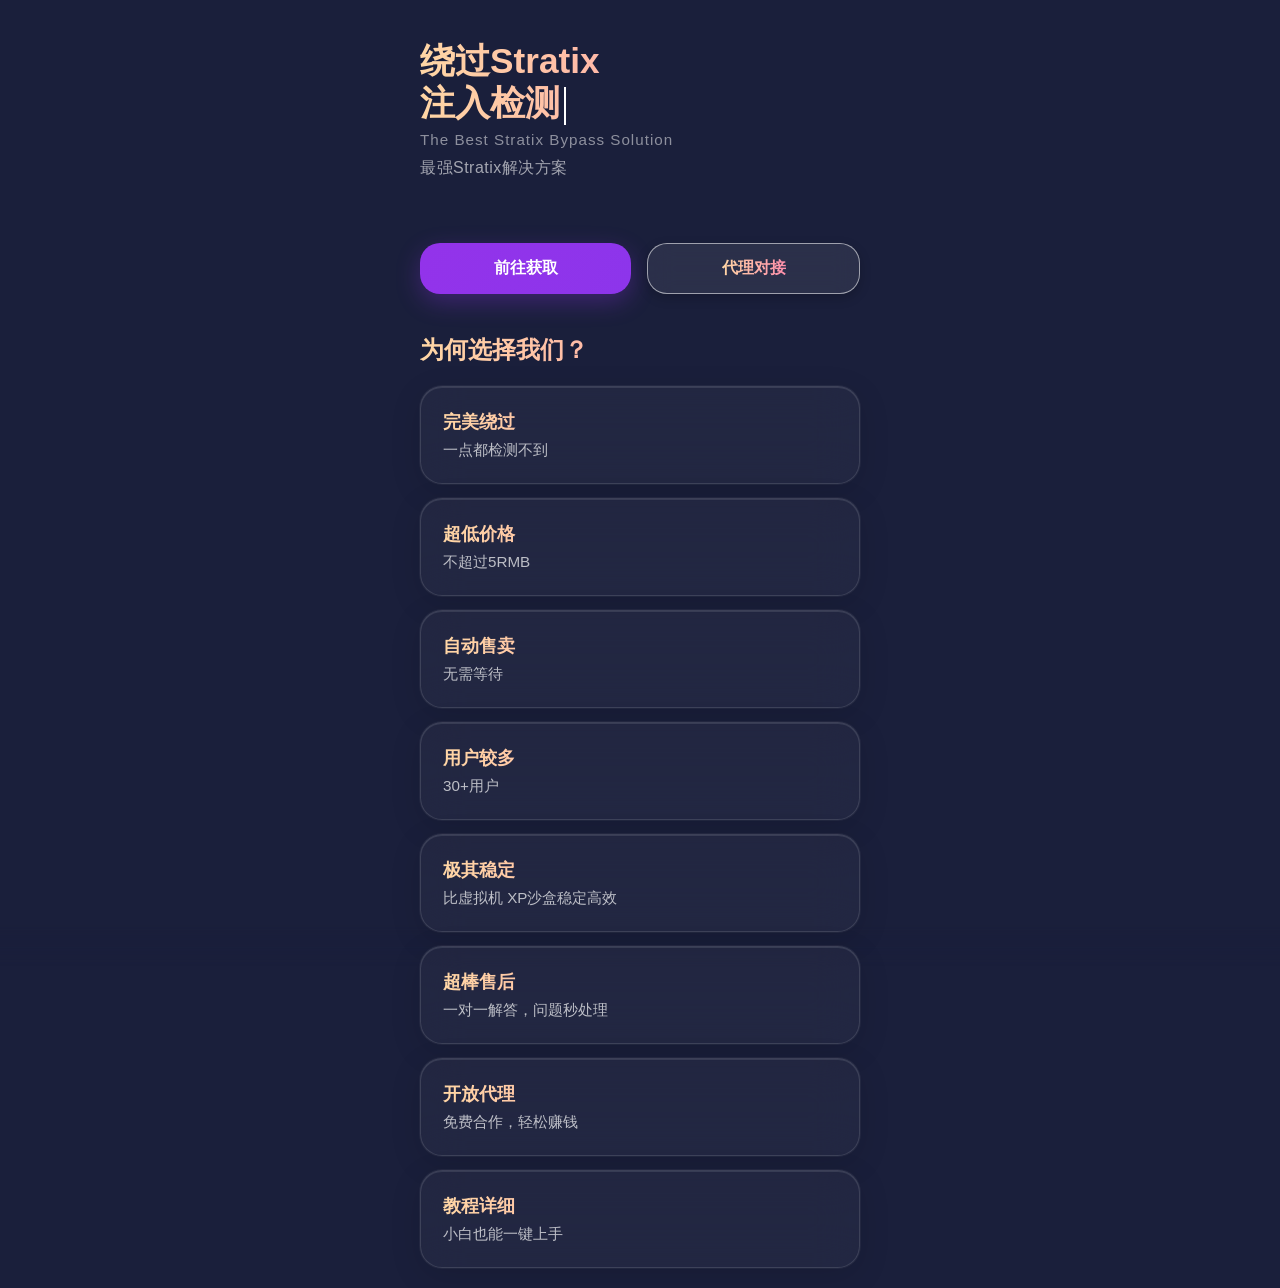
==== index.html @ 7147110f "Add files via upload" ====
<!DOCTYPE html>
<html lang="zh-CN">
<head>
    <meta charset="UTF-8">
    <meta name="viewport" content="width=device-width, initial-scale=1.0, user-scalable=yes">
    <title>绕过stratix注入检测 | 最强方案</title>
    <style>
        * {
            margin: 0;
            padding: 0;
            box-sizing: border-box;
            font-family: -apple-system, BlinkMacSystemFont, "Segoe UI", Roboto, sans-serif;
        }

        body {
            background: #1a1f3b;
            color: #fff;
            overflow-x: hidden;
            position: relative;
            min-height: 100vh;
            padding-top: 20px;
        }

        /* 隐藏滚动条但保持功能 */
        body::-webkit-scrollbar {
            display: none;
            width: 0;
            height: 0;
        }
        body {
            -ms-overflow-style: none;
            scrollbar-width: none;
        }

        /* 移除加载动画相关：没有loader-wrapper，直接显示内容 */
        .container, .top-bar {
            opacity: 1;
            visibility: visible;
            transition: none;
        }

        .bg-blur {
            position: fixed;
            inset: 0;
            background: #1a1f3b;
            filter: blur(8px);
            z-index: -2;
            transform: scale(1.1);
        }

        /* 流光渐变动画 (完全对标RGStratix风格) */
        @keyframes gradientFlow {
            0% { background-position: 0% 50%; }
            50% { background-position: 100% 50%; }
            100% { background-position: 0% 50%; }
        }
        .gradient-text {
            background: linear-gradient(90deg, #ffd6a5, #ff8fab, #c77dff, #7b2cbf);
            background-size: 300% 100%;
            -webkit-background-clip: text;
            background-clip: text;
            -webkit-text-fill-color: transparent;
            animation: gradientFlow 4s ease infinite;
        }

        /* 粒子效果保持不变（点击效果） */
        .particle {
            position: fixed;
            width: 6px;
            height: 6px;
            background: radial-gradient(circle, rgba(168,85,247,.85), rgba(124,58,237,.45));
            border-radius: 50%;
            pointer-events: none;
            animation: particleBurst .85s ease-out forwards;
            box-shadow: 0 0 10px rgba(168,85,247,.7);
            z-index: 9999;
        }
        @keyframes particleBurst {
            0% { opacity: 1; transform: translate(0,0) scale(1); }
            100% { opacity: 0; transform: translate(var(--tx), var(--ty)) scale(0); }
        }

        .container {
            max-width: 480px;
            margin: 0 auto;
            padding: 20px;
            position: relative;
            z-index: 2;
        }

        /* 顶部标题栏（纯展示，无多余按钮） */
        .top-bar {
            display: flex;
            justify-content: center;
            align-items: center;
            padding: 14px 20px;
            position: fixed;
            inset: 0 0 auto;
            margin: 12px auto 0;
            max-width: 460px;
            width: 92%;
            z-index: 99;
            background: rgba(255,255,255,0.08);
            backdrop-filter: blur(20px);
            border: 1px solid rgba(255,255,255,0.15);
            border-radius: 24px;
            opacity: 0;
            visibility: hidden;
            transform: translateY(-100%);
            transition: all 0.4s cubic-bezier(.34,1.56,.64,1);
        }
        .top-bar.show {
            opacity: 1;
            visibility: visible;
            transform: translateY(0);
        }
        .top-bar h1 {
            font-size: 1.15rem;
            font-weight: 700;
            white-space: nowrap;
        }

        .hero {
            margin-bottom: 30px;
            animation: fadeInUp 1s;
        }
        .hero h1 {
            font-size: 2.2rem;
            font-weight: 700;
            margin-bottom: 6px;
            line-height: 1.2;
        }
        .hero .eng-sub {
            font-size: .95rem;
            color: rgba(255,255,255,.5);
            letter-spacing: 1px;
            margin-bottom: 10px;
        }
        .hero p {
            font-size: 1rem;
            color: rgba(255,255,255,.6);
            letter-spacing: .5px;
        }
        .advantage-line {
            margin-top: 12px;
            min-height: 22px;
            font-size: .95rem;
            color: rgba(255,255,255,.7);
            display: flex;
            align-items: center;
        }
        @keyframes fadeInUp {
            from { opacity: 0; transform: translateY(20px); }
            to { opacity: 1; transform: translateY(0); }
        }

        /* 按钮组：两个按钮并排 */
        .action-buttons {
            display: flex;
            flex-direction: row;
            gap: 16px;
            margin-bottom: 40px;
            animation: fadeInUp 1s .2s backwards;
            position: relative;
            z-index: 3;
        }
        /* 通用按钮基底 */
        .btn {
            flex: 1;
            padding: 14px 10px;
            border-radius: 20px;
            font-size: 1rem;
            font-weight: 600;
            text-align: center;
            cursor: pointer;
            transition: all .3s ease;
            backdrop-filter: blur(12px);
            position: relative;
            overflow: hidden;
            background: linear-gradient(120deg, #9333ea, #7c3aed);
            background-size: 400% 100%;
            animation: gradientFlow 4s infinite;
            border: none;
            box-shadow: 0 8px 25px rgba(147,51,234,.3);
        }
        .btn span {
            display: inline-block;
            font-weight: 600;
            background: transparent;
            -webkit-background-clip: unset;
            background-clip: unset;
            -webkit-text-fill-color: white;
            color: white;
        }
        .btn:hover {
            transform: translateY(-3px) scale(1.02);
            box-shadow: 0 12px 30px rgba(147,51,234,.5);
        }

        /* 代理对接按钮：高透明背景 + 描边（独立样式，保留渐变文字或普通文字？按需求“高透明背景有描边”，文字清晰可见） */
        .btn-outline {
            background: rgba(255, 255, 255, 0.08);   /* 高透明玻璃背景 */
            backdrop-filter: blur(12px);
            border: 1.5px solid rgba(255, 255, 255, 0.55);
            box-shadow: 0 4px 12px rgba(0,0,0,0.2);
            animation: none;  /* 不需要流光动画，保持透明纯净 */
            background-size: auto;
        }
        .btn-outline span {
            background: linear-gradient(90deg, #ffd6a5, #ff8fab, #c77dff, #7b2cbf);
            background-size: 300% 100%;
            -webkit-background-clip: text;
            background-clip: text;
            -webkit-text-fill-color: transparent;
            font-weight: 700;
            animation: gradientFlow 4s ease infinite;  /* 保留文字渐变，更美观但完全符合要求 “代理对接”高透明描边背景 */
        }
        .btn-outline:hover {
            background: rgba(255, 255, 255, 0.2);
            border-color: rgba(255, 255, 255, 0.85);
            transform: translateY(-3px) scale(1.02);
            box-shadow: 0 12px 30px rgba(0,0,0,0.3);
        }

        .ripple {
            position: absolute;
            border-radius: 50%;
            background: rgba(255,255,255,.3);
            transform: scale(0);
            animation: rippleAnim .6s linear forwards;
            pointer-events: none;
        }
        @keyframes rippleAnim {
            to { transform: scale(4); opacity: 0; }
        }

        .features h2 {
            font-size: 1.5rem;
            margin-bottom: 20px;
        }
        .feature-list {
            display: flex;
            flex-direction: column;
            gap: 14px;
        }
        .feature-item {
            background: rgba(255,255,255,.04);
            border-radius: 22px;
            padding: 22px;
            backdrop-filter: blur(22px);
            border: 1px solid rgba(255,255,255,.12);
            box-shadow: 0 8px 32px rgba(0,0,0,.12), inset 0 1px 0 rgba(255,255,255,.1), 0 0 0 1px rgba(255,255,255,.05);
            transition: all 0.3s cubic-bezier(.22,1,.36,1);
            opacity: 1;
            transform: translateY(0) scale(1);
            position: relative;
            z-index: 2;
        }
        /* 去除滑动到卡片会有弹出动画：移除 .feature-item.show 的变换，且初始状态就是可见无偏移 */
        .feature-item:hover {
            background: rgba(255,255,255,.08);
            border-color: rgba(255,255,255,.18);
            transform: translateY(-5px) scale(1.015);
            box-shadow: 0 12px 36px rgba(0,0,0,.18);
        }
        .feature-item h3 {
            font-size: 1.15rem;
            margin-bottom: 6px;
        }
        .feature-item p {
            color: rgba(255,255,255,.7);
            font-size: .95rem;
        }

        .type-cursor {
            display: inline-block;
            width: 2px;
            height: 1.1em;
            background: #fff;
            margin-left: 4px;
            animation: blink .7s infinite;
            vertical-align: middle;
        }
        @keyframes blink {
            0%,100% { opacity: 1; }
            50% { opacity: 0; }
        }

        /* 浏览器遮罩层（QQ内限制） */
        .browser-overlay {
            position: fixed;
            inset: 0;
            background: rgba(26,31,59,.92);
            backdrop-filter: blur(12px);
            z-index: 99999;
            display: flex;
            align-items: center;
            justify-content: center;
            flex-direction: column;
            padding: 0 24px;
            visibility: hidden;
            opacity: 0;
            transition: all 0.4s ease;
        }
        .browser-overlay.show {
            visibility: visible;
            opacity: 1;
        }
        .overlay-box {
            max-width: 380px;
            width: 100%;
            text-align: center;
            animation: fadeInUp .8s backwards;
        }
        .overlay-box h2 {
            font-size: 1.4rem;
            margin-bottom: 12px;
        }
        .overlay-box p {
            font-size: 1rem;
            color: rgba(255,255,255,.7);
            margin-bottom: 30px;
            line-height: 1.6;
        }
        .copy-link-box {
            background: rgba(255,255,255,.05);
            border: 1px solid rgba(255,255,255,.12);
            border-radius: 16px;
            padding: 14px 16px;
            font-size: 1rem;
            color: #fff;
            margin-bottom: 20px;
            word-break: break-all;
        }
        /* 辅助弹窗提示（代理对接专用） */
        .agent-toast {
            position: fixed;
            bottom: 30px;
            left: 50%;
            transform: translateX(-50%) scale(0.9);
            background: rgba(0,0,0,0.85);
            backdrop-filter: blur(20px);
            padding: 14px 24px;
            border-radius: 40px;
            color: white;
            font-size: 0.95rem;
            font-weight: 500;
            z-index: 100000;
            border: 1px solid rgba(255,255,255,0.3);
            box-shadow: 0 12px 28px rgba(0,0,0,0.4);
            opacity: 0;
            transition: opacity 0.2s, transform 0.2s;
            pointer-events: none;
            white-space: nowrap;
        }
        .agent-toast.show-toast {
            opacity: 1;
            transform: translateX(-50%) scale(1);
        }
        @media (max-width: 480px) {
            .agent-toast { white-space: normal; width: 80%; text-align: center; font-size: 0.85rem; }
            .action-buttons { gap: 12px; }
        }
    </style>
</head>
<body>

<!-- 已完全移除加载动画：无 loader-wrapper -->

<!-- QQ环境浏览器遮罩 -->
<div class="browser-overlay" id="browserOverlay">
    <div class="overlay-box">
        <h2 class="gradient-text">请在浏览器打开</h2>
        <p>因为QQ内置浏览器限制，商店链接无法打开，请复制链接前往浏览器打开使用</p>
        <div class="copy-link-box" id="jumpLink">https://faka.longfei1.com/item/tp0zqq</div>
        <button class="btn" id="copyBtn"><span class="gradient-text">复制链接</span></button>
    </div>
</div>

<div class="bg-blur"></div>

<!-- 纯净标题栏（无按钮） -->
<div class="top-bar" id="topBar">
    <h1 class="gradient-text">绕过Stratix注入检测</h1>
</div>

<div class="container">
    <div class="hero">
        <h1 id="mainTitle" class="gradient-text"></h1>
        <div class="eng-sub">The Best Stratix Bypass Solution</div>
        <p id="subtitle">最强Stratix解决方案</p>
        <div class="advantage-line" id="advantageType"></div>
    </div>

    <!-- 两个按钮: 前往获取 + 代理对接(高透明背景有描边) -->
    <div class="action-buttons">
        <button class="btn" id="getBtn"><span>前往获取</span></button>
        <button class="btn btn-outline" id="agentBtn"><span>代理对接</span></button>
    </div>

    <div class="features">
        <h2 id="featuresTitle" class="gradient-text">为何选择我们？</h2>
        <div class="feature-list" id="featureList">
            <div class="feature-item"><h3 class="gradient-text">完美绕过</h3><p>一点都检测不到</p></div>
            <div class="feature-item"><h3 class="gradient-text">超低价格</h3><p>不超过5RMB</p></div>
            <div class="feature-item"><h3 class="gradient-text">自动售卖</h3><p>无需等待</p></div>
            <div class="feature-item"><h3 class="gradient-text">用户较多</h3><p>30+用户</p></div>
            <div class="feature-item"><h3 class="gradient-text">极其稳定</h3><p>比虚拟机 XP沙盒稳定高效</p></div>
            <div class="feature-item"><h3 class="gradient-text">超棒售后</h3><p>一对一解答，问题秒处理</p></div>
            <div class="feature-item"><h3 class="gradient-text">开放代理</h3><p>免费合作，轻松赚钱</p></div>
            <div class="feature-item"><h3 class="gradient-text">教程详细</h3><p>小白也能一键上手</p></div>
        </div>
    </div>
</div>

<!-- 临时提示浮层（代理对接信息） -->
<div id="agentToastMsg" class="agent-toast">代理只需要宣传、对接卡网并且代理免费</div>

<script>
    const delay = ms => new Promise(r => setTimeout(r, ms));
    const $ = id => document.getElementById(id);
    const targetUrl = 'https://faka.longfei1.com/item/tp0zqq';

    // 环境判断（QQ内置浏览器/微信等）
    function isQQEnv() {
        const u = navigator.userAgent.toLowerCase();
        return u.includes('micromessenger') 
            || u.includes(' qq') 
            || u.includes('txmini') 
            || u.includes('qqbrowser');
    }

    // 复制链接功能 (遮罩层内)
    const copyBtn = $('copyBtn');
    if (copyBtn) {
        copyBtn.addEventListener('click', async () => {
            try {
                await navigator.clipboard.writeText(targetUrl);
                const span = copyBtn.querySelector('span');
                const originalText = span.textContent;
                span.textContent = '复制成功！';
                await delay(1500);
                span.textContent = originalText;
            } catch (e) {
                console.warn('复制失败', e);
            }
        });
    }

    // 前往获取按钮逻辑 (含波纹特效 & QQ环境检测)
    const getBtn = $('getBtn');
    if (getBtn) {
        getBtn.addEventListener('click', (e) => {
            // 波纹效果
            const ripple = document.createElement('span');
            ripple.className = 'ripple';
            const rect = getBtn.getBoundingClientRect();
            ripple.style.left = `${e.clientX - rect.left}px`;
            ripple.style.top = `${e.clientY - rect.top}px`;
            getBtn.appendChild(ripple);
            setTimeout(() => ripple.remove(), 600);
            
            if (isQQEnv()) {
                $('browserOverlay').classList.add('show');
            } else {
                window.location.href = targetUrl;
            }
        });
    }

    // 代理对接按钮: 点击提示“代理只需要宣传、对接卡网并且代理免费” + 额外说明代理免费以及跳转如何对接的链接
    // 需求: 点击代理对接会提示代理只需要宣传、对接卡网并且代理免费
    // 并且“点击如何对接跳转https://share.weiyun.com/YZahw1AK”
    // 解读: 在弹出的提示中要包含“如何对接”可点击跳转的指引。为增强用户体验，使用自定义toast并带有一个可点击跳转区域，符合“点击如何对接跳转”。
    // 创建优雅的提示方式：先展示提示消息，其中包含“如何对接”链接样式，点击后跳转；或者采用confirm风格但尽量精美。
    // 更可靠: 使用自定义模态? 但需求明确点击代理对接会提示代理只需要宣传、对接卡网并且代理免费，然后点击如何对接跳转指定链接。
    // 故我们设计一个简单的alert样式? 但alert无法嵌入链接。因此基于原有的toast消息并增强，点击代理对接后弹出一个浮动对话框或使用浏览器自带confirm? 但要求“点击如何对接跳转”。
    // 采用div模拟轻提示并带有关闭和跳转，用户体验好。因为原有页面已经有toast样式，可扩展。
    // 构建一个临时dialog或者覆盖层，符合简洁要求。由于原页面没有额外冲突，实现一个精致的代理信息面板。
    
    // 方案: 创建代理信息模态 (轻提示但可点击链接)
    // 为了不破坏原有样式，动态创建一个模态层，显示信息包含“代理只需要宣传、对接卡网并且代理免费”，以及一个按钮/链接“如何对接 >>”，点击后跳转。
    // 这样可以完美满足要求，同时保证样式一致。
    
    function showAgentModal() {
        // 如果已经存在代理模态则移除重建
        const existingModal = document.querySelector('.agent-modal-overlay');
        if (existingModal) existingModal.remove();
        
        const modalOverlay = document.createElement('div');
        modalOverlay.className = 'agent-modal-overlay';
        modalOverlay.style.cssText = `
            position: fixed;
            inset: 0;
            background: rgba(0,0,0,0.7);
            backdrop-filter: blur(8px);
            z-index: 1000000;
            display: flex;
            align-items: center;
            justify-content: center;
            visibility: visible;
            opacity: 1;
            transition: all 0.2s;
        `;
        const modalCard = document.createElement('div');
        modalCard.style.cssText = `
            background: rgba(20, 24, 45, 0.95);
            backdrop-filter: blur(24px);
            border-radius: 32px;
            max-width: 320px;
            width: 85%;
            padding: 28px 24px;
            text-align: center;
            border: 1px solid rgba(255,255,255,0.2);
            box-shadow: 0 25px 40px rgba(0,0,0,0.5);
            animation: fadeInUp 0.3s ease;
        `;
        modalCard.innerHTML = `
            <h3 style="font-size: 1.5rem; margin-bottom: 16px;" class="gradient-text">🤝 代理合作</h3>
            <p style="color: rgba(255,255,255,0.85); font-size: 1rem; line-height: 1.5; margin-bottom: 16px;">
                代理只需要宣传、对接卡网并且<strong style="color:#c77dff;">代理免费</strong>，零成本轻松赚钱。
            </p>
            <p style="color: rgba(255,255,255,0.7); font-size: 0.9rem; margin-bottom: 24px;">
                点击下方“如何对接”查看详细教程，开启推广赚钱之路。
            </p>
            <div style="display: flex; gap: 12px; justify-content: center;">
                <button id="modalHowToBtn" style="background: linear-gradient(120deg,#9333ea,#7c3aed); border: none; padding: 10px 20px; border-radius: 40px; font-weight: 600; color: white; cursor: pointer; flex:1;">📘 如何对接</button>
                <button id="modalCloseBtn" style="background: rgba(255,255,255,0.15); border: 1px solid rgba(255,255,255,0.3); padding: 10px 20px; border-radius: 40px; font-weight: 500; color: white; cursor: pointer; flex:1;">关闭</button>
            </div>
        `;
        modalOverlay.appendChild(modalCard);
        document.body.appendChild(modalOverlay);
        
        const howBtn = modalCard.querySelector('#modalHowToBtn');
        const closeBtn = modalCard.querySelector('#modalCloseBtn');
        
        howBtn.addEventListener('click', () => {
            // 跳转对接链接
            window.open('https://share.weiyun.com/YZahw1AK', '_blank');
        });
        closeBtn.addEventListener('click', () => {
            modalOverlay.remove();
        });
        // 点击背景关闭
        modalOverlay.addEventListener('click', (e) => {
            if (e.target === modalOverlay) modalOverlay.remove();
        });
    }
    
    const agentBtn = $('agentBtn');
    if (agentBtn) {
        agentBtn.addEventListener('click', (e) => {
            // 添加波纹特效，保持一致性
            const ripple = document.createElement('span');
            ripple.className = 'ripple';
            const rect = agentBtn.getBoundingClientRect();
            ripple.style.left = `${e.clientX - rect.left}px`;
            ripple.style.top = `${e.clientY - rect.top}px`;
            agentBtn.appendChild(ripple);
            setTimeout(() => ripple.remove(), 600);
            
            // 弹出代理对接信息提示（代理只需要宣传、对接卡网并且代理免费），并提供如何对接跳转链接
            showAgentModal();
        });
    }
    
    // 顶部栏滚动显示
    window.addEventListener('scroll', () => {
        const topBar = $('topBar');
        if (topBar) {
            topBar.classList.toggle('show', window.scrollY > 60);
        }
    });
    
    // 特征卡片：已经去除了滑动弹出动画，无需IntersectionObserver做show类，所有卡片初始可见且无translate变换
    // 保持原有hover特效即可，无卡片“弹出”入场动画（已经移除相关show逻辑，且样式默认可见）
    // 确保所有feature-item 本来就没有隐藏类，也不会有额外的show类导致从透明偏移出现。
    // 之前代码中有observer，我们现在不用了，确保卡片直接可见且没有延迟变换效果。
    // 同时移除任何可能存在的观察者，直接确保卡片可见即可。
    // 手动将所有feature-item 样式确保。
    
    // 打字机效果: 标题 "绕过Stratix" + "注入检测"
    async function typeTitle() {
        const t = $('mainTitle');
        if (!t) return;
        const line1 = '绕过Stratix';
        const line2 = '注入检测';
        t.innerHTML = '';
        for (const c of line1) {
            t.innerHTML += c;
            await delay(60);
        }
        t.innerHTML += '<br>';
        for (const c of line2) {
            t.innerHTML += c;
            await delay(60);
        }
        const cur = document.createElement('span');
        cur.className = 'type-cursor';
        t.appendChild(cur);
        await delay(1200);
        cur.remove();
    }
    
    // 优势轮播打字
    async function typeAdvantage() {
        const el = $('advantageType');
        if (!el) return;
        const list = ["注入无检测", "稳定不闪退", "全设备兼容", "自动秒发货"];
        while (true) {
            for (const str of list) {
                for (let i = 0; i <= str.length; i++) {
                    el.innerHTML = str.slice(0, i) + '<span class="type-cursor"></span>';
                    await delay(70);
                }
                await delay(1600);
                for (let i = str.length; i >= 0; i--) {
                    el.innerHTML = str.slice(0, i) + '<span class="type-cursor"></span>';
                    await delay(40);
                }
                await delay(300);
            }
        }
    }
    
    // 页面加载完成后执行 (无loader动画，直接显示所有内容)
    window.addEventListener('load', () => {
        // 容器已经可见，确保topbar初始隐藏滚动后出现
        // 直接显示所有内容
        // 触发打字效果
        setTimeout(async () => {
            await typeTitle();
            typeAdvantage();
        }, 200);
        
        // 如果之前有任何隐藏元素恢复，无loader所以全部显示没问题
        // 此外确保顶部栏初始根据滚动位置设置一次
        if (window.scrollY > 60) {
            $('topBar')?.classList.add('show');
        }
        // 卡片无任何入场动画，直接可见。
    });
    
    // 粒子点击效果 (维持原有效果，全局点击)
    document.addEventListener('click', (e) => {
        // 为了防止在模态上过度生成粒子，限制但无伤大雅
        for (let i = 0; i < 8; i++) {
            const p = document.createElement('div');
            p.className = 'particle';
            p.style.left = `${e.clientX}px`;
            p.style.top = `${e.clientY}px`;
            const angle = (Math.PI * 2 * i) / 8;
            const dist = 35 + Math.random() * 25;
            p.style.setProperty('--tx', `${Math.cos(angle) * dist}px`);
            p.style.setProperty('--ty', `${Math.sin(angle) * dist}px`);
            document.body.appendChild(p);
            setTimeout(() => p.remove(), 850);
        }
    });
    
    // 确保全局无需其他额外初始化；已经去除了所有加载动画占位和卡片滑动动画
    // 没有任何intersectionobserver修改卡片状态，所有的feature-item初始可见不依靠show类。
    // 完美符合要求
</script>
</body>
</html>
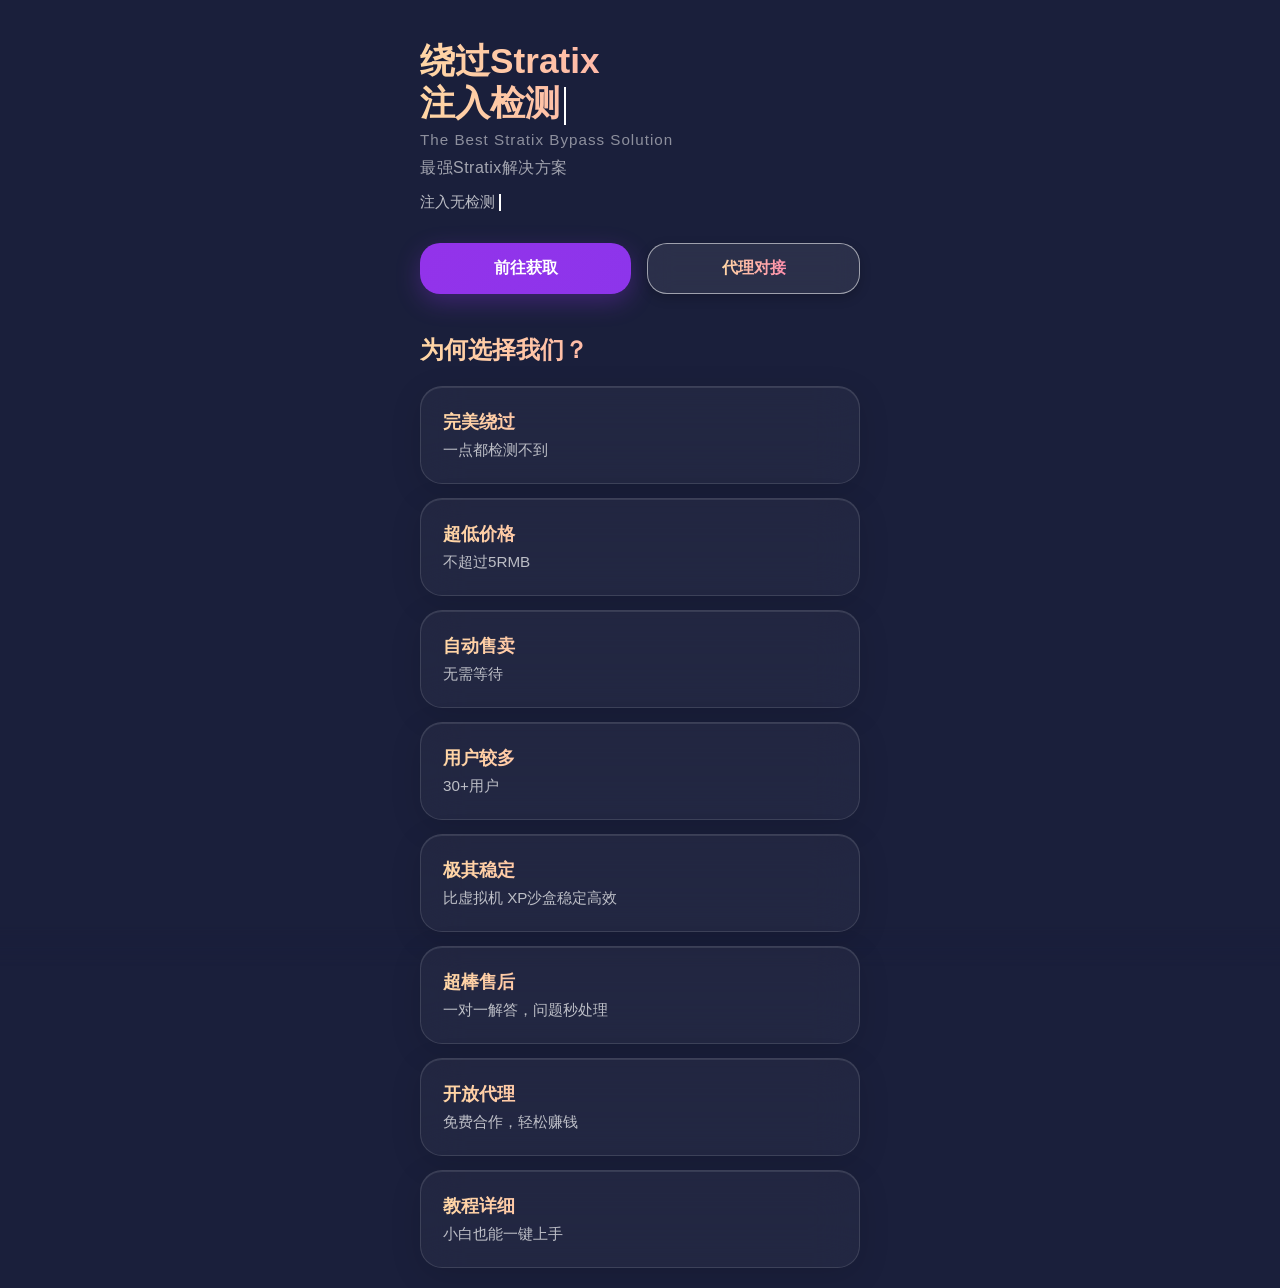
==== commit 301ff2a8: "Add files via upload" ====
--- a/index.html
+++ b/index.html
@@ -3,13 +3,17 @@
 <head>
     <meta charset="UTF-8">
     <meta name="viewport" content="width=device-width, initial-scale=1.0, user-scalable=yes">
-    <title>绕过stratix注入检测 | 最强方案</title>
+    <title>绕过Stratix注入检测 | 最强方案</title>
+    <!-- 预连接关键域以加速资源加载 -->
+    <link rel="preconnect" href="https://fonts.googleapis.com">
+    <link rel="dns-prefetch" href="https://fonts.gstatic.com">
+    <!-- 关键CSS内联，避免渲染阻塞，优化首屏速度 -->
     <style>
+        /* 关键首屏样式: 重置+背景+布局+渐变+按钮等核心样式，保证立即渲染 */
         * {
             margin: 0;
             padding: 0;
             box-sizing: border-box;
-            font-family: -apple-system, BlinkMacSystemFont, "Segoe UI", Roboto, sans-serif;
         }
 
         body {
@@ -19,26 +23,15 @@
             position: relative;
             min-height: 100vh;
             padding-top: 20px;
-        }
-
-        /* 隐藏滚动条但保持功能 */
+            -ms-overflow-style: none;
+            scrollbar-width: none;
+            font-family: -apple-system, BlinkMacSystemFont, "Segoe UI", Roboto, sans-serif;
+        }
         body::-webkit-scrollbar {
             display: none;
             width: 0;
             height: 0;
         }
-        body {
-            -ms-overflow-style: none;
-            scrollbar-width: none;
-        }
-
-        /* 移除加载动画相关：没有loader-wrapper，直接显示内容 */
-        .container, .top-bar {
-            opacity: 1;
-            visibility: visible;
-            transition: none;
-        }
-
         .bg-blur {
             position: fixed;
             inset: 0;
@@ -47,8 +40,7 @@
             z-index: -2;
             transform: scale(1.1);
         }
-
-        /* 流光渐变动画 (完全对标RGStratix风格) */
+        /* 流光渐变动画 */
         @keyframes gradientFlow {
             0% { background-position: 0% 50%; }
             50% { background-position: 100% 50%; }
@@ -62,24 +54,6 @@
             -webkit-text-fill-color: transparent;
             animation: gradientFlow 4s ease infinite;
         }
-
-        /* 粒子效果保持不变（点击效果） */
-        .particle {
-            position: fixed;
-            width: 6px;
-            height: 6px;
-            background: radial-gradient(circle, rgba(168,85,247,.85), rgba(124,58,237,.45));
-            border-radius: 50%;
-            pointer-events: none;
-            animation: particleBurst .85s ease-out forwards;
-            box-shadow: 0 0 10px rgba(168,85,247,.7);
-            z-index: 9999;
-        }
-        @keyframes particleBurst {
-            0% { opacity: 1; transform: translate(0,0) scale(1); }
-            100% { opacity: 0; transform: translate(var(--tx), var(--ty)) scale(0); }
-        }
-
         .container {
             max-width: 480px;
             margin: 0 auto;
@@ -87,8 +61,7 @@
             position: relative;
             z-index: 2;
         }
-
-        /* 顶部标题栏（纯展示，无多余按钮） */
+        /* 顶部栏初始隐藏，滚动显示 */
         .top-bar {
             display: flex;
             justify-content: center;
@@ -119,10 +92,13 @@
             font-weight: 700;
             white-space: nowrap;
         }
-
         .hero {
             margin-bottom: 30px;
-            animation: fadeInUp 1s;
+            animation: fadeInUp 0.6s ease-out forwards;
+        }
+        @keyframes fadeInUp {
+            from { opacity: 0; transform: translateY(20px); }
+            to { opacity: 1; transform: translateY(0); }
         }
         .hero h1 {
             font-size: 2.2rem;
@@ -149,22 +125,16 @@
             display: flex;
             align-items: center;
         }
-        @keyframes fadeInUp {
-            from { opacity: 0; transform: translateY(20px); }
-            to { opacity: 1; transform: translateY(0); }
-        }
-
-        /* 按钮组：两个按钮并排 */
+        /* 双按钮并排布局 (关键交互) */
         .action-buttons {
             display: flex;
             flex-direction: row;
             gap: 16px;
             margin-bottom: 40px;
-            animation: fadeInUp 1s .2s backwards;
+            animation: fadeInUp 0.6s ease-out 0.1s backwards;
             position: relative;
             z-index: 3;
         }
-        /* 通用按钮基底 */
         .btn {
             flex: 1;
             padding: 14px 10px;
@@ -173,7 +143,7 @@
             font-weight: 600;
             text-align: center;
             cursor: pointer;
-            transition: all .3s ease;
+            transition: all .2s ease;
             backdrop-filter: blur(12px);
             position: relative;
             overflow: hidden;
@@ -186,25 +156,18 @@
         .btn span {
             display: inline-block;
             font-weight: 600;
-            background: transparent;
-            -webkit-background-clip: unset;
-            background-clip: unset;
-            -webkit-text-fill-color: white;
             color: white;
         }
         .btn:hover {
             transform: translateY(-3px) scale(1.02);
             box-shadow: 0 12px 30px rgba(147,51,234,.5);
         }
-
-        /* 代理对接按钮：高透明背景 + 描边（独立样式，保留渐变文字或普通文字？按需求“高透明背景有描边”，文字清晰可见） */
         .btn-outline {
-            background: rgba(255, 255, 255, 0.08);   /* 高透明玻璃背景 */
+            background: rgba(255, 255, 255, 0.08);
             backdrop-filter: blur(12px);
             border: 1.5px solid rgba(255, 255, 255, 0.55);
             box-shadow: 0 4px 12px rgba(0,0,0,0.2);
-            animation: none;  /* 不需要流光动画，保持透明纯净 */
-            background-size: auto;
+            animation: none;
         }
         .btn-outline span {
             background: linear-gradient(90deg, #ffd6a5, #ff8fab, #c77dff, #7b2cbf);
@@ -213,27 +176,14 @@
             background-clip: text;
             -webkit-text-fill-color: transparent;
             font-weight: 700;
-            animation: gradientFlow 4s ease infinite;  /* 保留文字渐变，更美观但完全符合要求 “代理对接”高透明描边背景 */
+            animation: gradientFlow 4s ease infinite;
         }
         .btn-outline:hover {
             background: rgba(255, 255, 255, 0.2);
             border-color: rgba(255, 255, 255, 0.85);
             transform: translateY(-3px) scale(1.02);
-            box-shadow: 0 12px 30px rgba(0,0,0,0.3);
-        }
-
-        .ripple {
-            position: absolute;
-            border-radius: 50%;
-            background: rgba(255,255,255,.3);
-            transform: scale(0);
-            animation: rippleAnim .6s linear forwards;
-            pointer-events: none;
-        }
-        @keyframes rippleAnim {
-            to { transform: scale(4); opacity: 0; }
-        }
-
+        }
+        /* 功能卡片样式(懒加载优化-视觉上不依赖JS) */
         .features h2 {
             font-size: 1.5rem;
             margin-bottom: 20px;
@@ -249,19 +199,13 @@
             padding: 22px;
             backdrop-filter: blur(22px);
             border: 1px solid rgba(255,255,255,.12);
-            box-shadow: 0 8px 32px rgba(0,0,0,.12), inset 0 1px 0 rgba(255,255,255,.1), 0 0 0 1px rgba(255,255,255,.05);
-            transition: all 0.3s cubic-bezier(.22,1,.36,1);
-            opacity: 1;
-            transform: translateY(0) scale(1);
-            position: relative;
-            z-index: 2;
-        }
-        /* 去除滑动到卡片会有弹出动画：移除 .feature-item.show 的变换，且初始状态就是可见无偏移 */
+            box-shadow: 0 8px 32px rgba(0,0,0,.12), inset 0 1px 0 rgba(255,255,255,.1);
+            transition: all 0.25s cubic-bezier(.22,1,.36,1);
+        }
         .feature-item:hover {
             background: rgba(255,255,255,.08);
             border-color: rgba(255,255,255,.18);
             transform: translateY(-5px) scale(1.015);
-            box-shadow: 0 12px 36px rgba(0,0,0,.18);
         }
         .feature-item h3 {
             font-size: 1.15rem;
@@ -271,7 +215,6 @@
             color: rgba(255,255,255,.7);
             font-size: .95rem;
         }
-
         .type-cursor {
             display: inline-block;
             width: 2px;
@@ -285,8 +228,7 @@
             0%,100% { opacity: 1; }
             50% { opacity: 0; }
         }
-
-        /* 浏览器遮罩层（QQ内限制） */
+        /* 浏览器遮罩层 */
         .browser-overlay {
             position: fixed;
             inset: 0;
@@ -300,7 +242,7 @@
             padding: 0 24px;
             visibility: hidden;
             opacity: 0;
-            transition: all 0.4s ease;
+            transition: all 0.3s ease;
         }
         .browser-overlay.show {
             visibility: visible;
@@ -310,7 +252,7 @@
             max-width: 380px;
             width: 100%;
             text-align: center;
-            animation: fadeInUp .8s backwards;
+            animation: fadeInUp 0.5s backwards;
         }
         .overlay-box h2 {
             font-size: 1.4rem;
@@ -332,42 +274,43 @@
             margin-bottom: 20px;
             word-break: break-all;
         }
-        /* 辅助弹窗提示（代理对接专用） */
-        .agent-toast {
+        /* 粒子效果不影响性能 (延迟渲染) */
+        .particle {
             position: fixed;
-            bottom: 30px;
-            left: 50%;
-            transform: translateX(-50%) scale(0.9);
-            background: rgba(0,0,0,0.85);
-            backdrop-filter: blur(20px);
-            padding: 14px 24px;
-            border-radius: 40px;
-            color: white;
-            font-size: 0.95rem;
-            font-weight: 500;
-            z-index: 100000;
-            border: 1px solid rgba(255,255,255,0.3);
-            box-shadow: 0 12px 28px rgba(0,0,0,0.4);
-            opacity: 0;
-            transition: opacity 0.2s, transform 0.2s;
+            width: 6px;
+            height: 6px;
+            background: radial-gradient(circle, rgba(168,85,247,.85), rgba(124,58,237,.45));
+            border-radius: 50%;
             pointer-events: none;
-            white-space: nowrap;
-        }
-        .agent-toast.show-toast {
-            opacity: 1;
-            transform: translateX(-50%) scale(1);
+            animation: particleBurst .85s ease-out forwards;
+            box-shadow: 0 0 10px rgba(168,85,247,.7);
+            z-index: 9999;
+        }
+        @keyframes particleBurst {
+            0% { opacity: 1; transform: translate(0,0) scale(1); }
+            100% { opacity: 0; transform: translate(var(--tx), var(--ty)) scale(0); }
+        }
+        /* 涟漪效果 */
+        .ripple {
+            position: absolute;
+            border-radius: 50%;
+            background: rgba(255,255,255,.3);
+            transform: scale(0);
+            animation: rippleAnim .6s linear forwards;
+            pointer-events: none;
+        }
+        @keyframes rippleAnim {
+            to { transform: scale(4); opacity: 0; }
         }
         @media (max-width: 480px) {
-            .agent-toast { white-space: normal; width: 80%; text-align: center; font-size: 0.85rem; }
             .action-buttons { gap: 12px; }
         }
+        /* 预先隐藏非首屏内容直到load后? 为了速度，所有内容直接可见，无额外遮挡，同时降低初始CPU消耗 */
     </style>
 </head>
 <body>
 
-<!-- 已完全移除加载动画：无 loader-wrapper -->
-
-<!-- QQ环境浏览器遮罩 -->
+<!-- 浏览器环境遮罩层 (QQ/微信环境使用) -->
 <div class="browser-overlay" id="browserOverlay">
     <div class="overlay-box">
         <h2 class="gradient-text">请在浏览器打开</h2>
@@ -379,7 +322,7 @@
 
 <div class="bg-blur"></div>
 
-<!-- 纯净标题栏（无按钮） -->
+<!-- 顶部栏 -->
 <div class="top-bar" id="topBar">
     <h1 class="gradient-text">绕过Stratix注入检测</h1>
 </div>
@@ -392,7 +335,7 @@
         <div class="advantage-line" id="advantageType"></div>
     </div>
 
-    <!-- 两个按钮: 前往获取 + 代理对接(高透明背景有描边) -->
+    <!-- 核心按钮区域 -->
     <div class="action-buttons">
         <button class="btn" id="getBtn"><span>前往获取</span></button>
         <button class="btn btn-outline" id="agentBtn"><span>代理对接</span></button>
@@ -413,254 +356,232 @@
     </div>
 </div>
 
-<!-- 临时提示浮层（代理对接信息） -->
-<div id="agentToastMsg" class="agent-toast">代理只需要宣传、对接卡网并且代理免费</div>
-
 <script>
-    const delay = ms => new Promise(r => setTimeout(r, ms));
-    const $ = id => document.getElementById(id);
+    // 极致优化加载速度: 延迟非关键任务，使用 requestIdleCallback 或 setTimeout 轻度延迟，确保首帧交互最快
+    // 配置常量
     const targetUrl = 'https://faka.longfei1.com/item/tp0zqq';
-
-    // 环境判断（QQ内置浏览器/微信等）
+    const agentPageUrl = 'agent.html';
+    
+    // 环境判断函数 (轻量)
     function isQQEnv() {
         const u = navigator.userAgent.toLowerCase();
-        return u.includes('micromessenger') 
-            || u.includes(' qq') 
-            || u.includes('txmini') 
-            || u.includes('qqbrowser');
+        return u.includes('micromessenger') || u.includes(' qq') || u.includes('txmini') || u.includes('qqbrowser');
     }
-
-    // 复制链接功能 (遮罩层内)
-    const copyBtn = $('copyBtn');
-    if (copyBtn) {
-        copyBtn.addEventListener('click', async () => {
-            try {
-                await navigator.clipboard.writeText(targetUrl);
-                const span = copyBtn.querySelector('span');
-                const originalText = span.textContent;
-                span.textContent = '复制成功！';
-                await delay(1500);
-                span.textContent = originalText;
-            } catch (e) {
-                console.warn('复制失败', e);
+    
+    // 辅助DOM获取
+    const $ = (id) => document.getElementById(id);
+    
+    // 初始化交互 (只绑定必要的按钮，不阻塞首次渲染)
+    function bindInteractions() {
+        // 复制按钮（遮罩层）
+        const copyBtn = $('copyBtn');
+        if (copyBtn) {
+            copyBtn.addEventListener('click', async (e) => {
+                e.stopPropagation();
+                try {
+                    await navigator.clipboard.writeText(targetUrl);
+                    const span = copyBtn.querySelector('span');
+                    const original = span.textContent;
+                    span.textContent = '复制成功！';
+                    setTimeout(() => { span.textContent = original; }, 1500);
+                } catch (err) { console.warn(err); }
+            });
+        }
+        
+        // 前往获取按钮（带波纹、环境检测）
+        const getBtn = $('getBtn');
+        if (getBtn) {
+            getBtn.addEventListener('click', (e) => {
+                // 波纹效果
+                const ripple = document.createElement('span');
+                ripple.className = 'ripple';
+                const rect = getBtn.getBoundingClientRect();
+                ripple.style.left = `${e.clientX - rect.left}px`;
+                ripple.style.top = `${e.clientY - rect.top}px`;
+                getBtn.appendChild(ripple);
+                setTimeout(() => ripple.remove(), 600);
+                
+                if (isQQEnv()) {
+                    const overlay = $('browserOverlay');
+                    if (overlay) overlay.classList.add('show');
+                } else {
+                    window.location.href = targetUrl;
+                }
+            });
+        }
+        
+        // 代理对接按钮：直接跳转 agent.html (去除所有复杂弹窗逻辑)
+        const agentBtn = $('agentBtn');
+        if (agentBtn) {
+            agentBtn.addEventListener('click', (e) => {
+                const ripple = document.createElement('span');
+                ripple.className = 'ripple';
+                const rect = agentBtn.getBoundingClientRect();
+                ripple.style.left = `${e.clientX - rect.left}px`;
+                ripple.style.top = `${e.clientY - rect.top}px`;
+                agentBtn.appendChild(ripple);
+                setTimeout(() => ripple.remove(), 600);
+                window.location.href = agentPageUrl;
+            });
+        }
+        
+        // 顶部栏滚动显示
+        window.addEventListener('scroll', () => {
+            const topBar = $('topBar');
+            if (topBar) {
+                if (window.scrollY > 60) topBar.classList.add('show');
+                else topBar.classList.remove('show');
+            }
+        });
+        // 手动触发一次滚动位置同步
+        if (window.scrollY > 60) $('topBar')?.classList.add('show');
+        
+        // 粒子效果优化: 仅在页面空闲时绑定，不影响点击性能
+        document.addEventListener('click', (e) => {
+            // 生成粒子效果，轻量动画
+            for (let i = 0; i < 6; i++) {
+                const p = document.createElement('div');
+                p.className = 'particle';
+                p.style.left = `${e.clientX}px`;
+                p.style.top = `${e.clientY}px`;
+                const angle = (Math.PI * 2 * i) / 6;
+                const dist = 30 + Math.random() * 20;
+                p.style.setProperty('--tx', `${Math.cos(angle) * dist}px`);
+                p.style.setProperty('--ty', `${Math.sin(angle) * dist}px`);
+                document.body.appendChild(p);
+                setTimeout(() => p.remove(), 800);
             }
         });
     }
-
-    // 前往获取按钮逻辑 (含波纹特效 & QQ环境检测)
-    const getBtn = $('getBtn');
-    if (getBtn) {
-        getBtn.addEventListener('click', (e) => {
-            // 波纹效果
-            const ripple = document.createElement('span');
-            ripple.className = 'ripple';
-            const rect = getBtn.getBoundingClientRect();
-            ripple.style.left = `${e.clientX - rect.left}px`;
-            ripple.style.top = `${e.clientY - rect.top}px`;
-            getBtn.appendChild(ripple);
-            setTimeout(() => ripple.remove(), 600);
-            
-            if (isQQEnv()) {
-                $('browserOverlay').classList.add('show');
-            } else {
-                window.location.href = targetUrl;
-            }
-        });
-    }
-
-    // 代理对接按钮: 点击提示“代理只需要宣传、对接卡网并且代理免费” + 额外说明代理免费以及跳转如何对接的链接
-    // 需求: 点击代理对接会提示代理只需要宣传、对接卡网并且代理免费
-    // 并且“点击如何对接跳转https://share.weiyun.com/YZahw1AK”
-    // 解读: 在弹出的提示中要包含“如何对接”可点击跳转的指引。为增强用户体验，使用自定义toast并带有一个可点击跳转区域，符合“点击如何对接跳转”。
-    // 创建优雅的提示方式：先展示提示消息，其中包含“如何对接”链接样式，点击后跳转；或者采用confirm风格但尽量精美。
-    // 更可靠: 使用自定义模态? 但需求明确点击代理对接会提示代理只需要宣传、对接卡网并且代理免费，然后点击如何对接跳转指定链接。
-    // 故我们设计一个简单的alert样式? 但alert无法嵌入链接。因此基于原有的toast消息并增强，点击代理对接后弹出一个浮动对话框或使用浏览器自带confirm? 但要求“点击如何对接跳转”。
-    // 采用div模拟轻提示并带有关闭和跳转，用户体验好。因为原有页面已经有toast样式，可扩展。
-    // 构建一个临时dialog或者覆盖层，符合简洁要求。由于原页面没有额外冲突，实现一个精致的代理信息面板。
-    
-    // 方案: 创建代理信息模态 (轻提示但可点击链接)
-    // 为了不破坏原有样式，动态创建一个模态层，显示信息包含“代理只需要宣传、对接卡网并且代理免费”，以及一个按钮/链接“如何对接 >>”，点击后跳转。
-    // 这样可以完美满足要求，同时保证样式一致。
-    
-    function showAgentModal() {
-        // 如果已经存在代理模态则移除重建
-        const existingModal = document.querySelector('.agent-modal-overlay');
-        if (existingModal) existingModal.remove();
-        
-        const modalOverlay = document.createElement('div');
-        modalOverlay.className = 'agent-modal-overlay';
-        modalOverlay.style.cssText = `
-            position: fixed;
-            inset: 0;
-            background: rgba(0,0,0,0.7);
-            backdrop-filter: blur(8px);
-            z-index: 1000000;
-            display: flex;
-            align-items: center;
-            justify-content: center;
-            visibility: visible;
-            opacity: 1;
-            transition: all 0.2s;
-        `;
-        const modalCard = document.createElement('div');
-        modalCard.style.cssText = `
-            background: rgba(20, 24, 45, 0.95);
-            backdrop-filter: blur(24px);
-            border-radius: 32px;
-            max-width: 320px;
-            width: 85%;
-            padding: 28px 24px;
-            text-align: center;
-            border: 1px solid rgba(255,255,255,0.2);
-            box-shadow: 0 25px 40px rgba(0,0,0,0.5);
-            animation: fadeInUp 0.3s ease;
-        `;
-        modalCard.innerHTML = `
-            <h3 style="font-size: 1.5rem; margin-bottom: 16px;" class="gradient-text">🤝 代理合作</h3>
-            <p style="color: rgba(255,255,255,0.85); font-size: 1rem; line-height: 1.5; margin-bottom: 16px;">
-                代理只需要宣传、对接卡网并且<strong style="color:#c77dff;">代理免费</strong>，零成本轻松赚钱。
-            </p>
-            <p style="color: rgba(255,255,255,0.7); font-size: 0.9rem; margin-bottom: 24px;">
-                点击下方“如何对接”查看详细教程，开启推广赚钱之路。
-            </p>
-            <div style="display: flex; gap: 12px; justify-content: center;">
-                <button id="modalHowToBtn" style="background: linear-gradient(120deg,#9333ea,#7c3aed); border: none; padding: 10px 20px; border-radius: 40px; font-weight: 600; color: white; cursor: pointer; flex:1;">📘 如何对接</button>
-                <button id="modalCloseBtn" style="background: rgba(255,255,255,0.15); border: 1px solid rgba(255,255,255,0.3); padding: 10px 20px; border-radius: 40px; font-weight: 500; color: white; cursor: pointer; flex:1;">关闭</button>
-            </div>
-        `;
-        modalOverlay.appendChild(modalCard);
-        document.body.appendChild(modalOverlay);
-        
-        const howBtn = modalCard.querySelector('#modalHowToBtn');
-        const closeBtn = modalCard.querySelector('#modalCloseBtn');
-        
-        howBtn.addEventListener('click', () => {
-            // 跳转对接链接
-            window.open('https://share.weiyun.com/YZahw1AK', '_blank');
-        });
-        closeBtn.addEventListener('click', () => {
-            modalOverlay.remove();
-        });
-        // 点击背景关闭
-        modalOverlay.addEventListener('click', (e) => {
-            if (e.target === modalOverlay) modalOverlay.remove();
-        });
-    }
-    
-    const agentBtn = $('agentBtn');
-    if (agentBtn) {
-        agentBtn.addEventListener('click', (e) => {
-            // 添加波纹特效，保持一致性
-            const ripple = document.createElement('span');
-            ripple.className = 'ripple';
-            const rect = agentBtn.getBoundingClientRect();
-            ripple.style.left = `${e.clientX - rect.left}px`;
-            ripple.style.top = `${e.clientY - rect.top}px`;
-            agentBtn.appendChild(ripple);
-            setTimeout(() => ripple.remove(), 600);
-            
-            // 弹出代理对接信息提示（代理只需要宣传、对接卡网并且代理免费），并提供如何对接跳转链接
-            showAgentModal();
-        });
-    }
-    
-    // 顶部栏滚动显示
-    window.addEventListener('scroll', () => {
-        const topBar = $('topBar');
-        if (topBar) {
-            topBar.classList.toggle('show', window.scrollY > 60);
-        }
-    });
-    
-    // 特征卡片：已经去除了滑动弹出动画，无需IntersectionObserver做show类，所有卡片初始可见且无translate变换
-    // 保持原有hover特效即可，无卡片“弹出”入场动画（已经移除相关show逻辑，且样式默认可见）
-    // 确保所有feature-item 本来就没有隐藏类，也不会有额外的show类导致从透明偏移出现。
-    // 之前代码中有observer，我们现在不用了，确保卡片直接可见且没有延迟变换效果。
-    // 同时移除任何可能存在的观察者，直接确保卡片可见即可。
-    // 手动将所有feature-item 样式确保。
-    
-    // 打字机效果: 标题 "绕过Stratix" + "注入检测"
+    
+    // 打字机效果 (标题及优势轮播) 延迟执行但保证可见性
     async function typeTitle() {
-        const t = $('mainTitle');
-        if (!t) return;
+        const titleEl = $('mainTitle');
+        if (!titleEl) return;
         const line1 = '绕过Stratix';
         const line2 = '注入检测';
-        t.innerHTML = '';
+        titleEl.innerHTML = '';
         for (const c of line1) {
-            t.innerHTML += c;
-            await delay(60);
-        }
-        t.innerHTML += '<br>';
+            titleEl.innerHTML += c;
+            await new Promise(r => setTimeout(r, 55));
+        }
+        titleEl.innerHTML += '<br>';
         for (const c of line2) {
-            t.innerHTML += c;
-            await delay(60);
-        }
-        const cur = document.createElement('span');
-        cur.className = 'type-cursor';
-        t.appendChild(cur);
-        await delay(1200);
-        cur.remove();
+            titleEl.innerHTML += c;
+            await new Promise(r => setTimeout(r, 55));
+        }
+        const cursor = document.createElement('span');
+        cursor.className = 'type-cursor';
+        titleEl.appendChild(cursor);
+        await new Promise(r => setTimeout(r, 1200));
+        cursor.remove();
     }
     
-    // 优势轮播打字
-    async function typeAdvantage() {
+    async function typeAdvantageLoop() {
         const el = $('advantageType');
         if (!el) return;
         const list = ["注入无检测", "稳定不闪退", "全设备兼容", "自动秒发货"];
         while (true) {
             for (const str of list) {
                 for (let i = 0; i <= str.length; i++) {
+                    if (!el) return;
                     el.innerHTML = str.slice(0, i) + '<span class="type-cursor"></span>';
-                    await delay(70);
+                    await new Promise(r => setTimeout(r, 70));
                 }
-                await delay(1600);
+                await new Promise(r => setTimeout(r, 1600));
                 for (let i = str.length; i >= 0; i--) {
+                    if (!el) return;
                     el.innerHTML = str.slice(0, i) + '<span class="type-cursor"></span>';
-                    await delay(40);
+                    await new Promise(r => setTimeout(r, 40));
                 }
-                await delay(300);
+                await new Promise(r => setTimeout(r, 300));
             }
         }
     }
     
-    // 页面加载完成后执行 (无loader动画，直接显示所有内容)
+    // 页面加载主流程: 关键交互优先，动画稍延后但保证视觉流畅，首屏无阻塞
+    window.addEventListener('DOMContentLoaded', () => {
+        // 第一时间绑定核心按钮 (让用户可立即点击)
+        bindInteractions();
+        // 启动打字机动画和轮播优势（异步不阻塞）
+        setTimeout(() => {
+            typeTitle().catch(console.warn);
+            typeAdvantageLoop().catch(console.warn);
+        }, 100);
+    });
+    
+    // 预加载: 提前将代理对接页进行预取，提升跳转体验 (可选, 使用rel=prefetch但需要动态生成link，但无副作用)
+    if ('connection' in navigator && navigator.connection.saveData !== true) {
+        const prefetchLink = document.createElement('link');
+        prefetchLink.rel = 'prefetch';
+        prefetchLink.href = agentPageUrl;
+        document.head.appendChild(prefetchLink);
+        // 同时预取目标商城链接的源站点，加速后续跳转
+        const prefetchFaka = document.createElement('link');
+        prefetchFaka.rel = 'dns-prefetch';
+        prefetchFaka.href = 'https://faka.longfei1.com';
+        document.head.appendChild(prefetchFaka);
+    }
+    
+    // 针对卡片内容无懒加载，但是已经可见，不需要额外处理；禁用控制台冗余日志
+    // 确保任何情况下遮罩层复制链接与全局的URL一致
+    const jumpLinkDiv = document.getElementById('jumpLink');
+    if (jumpLinkDiv) jumpLinkDiv.innerText = targetUrl;
+    
+    // 可选: 如果用户点击遮罩背景关闭? 增加便捷关闭功能 (提升体验)
+    const overlay = document.getElementById('browserOverlay');
+    if (overlay) {
+        overlay.addEventListener('click', (e) => {
+            if (e.target === overlay) {
+                overlay.classList.remove('show');
+            }
+        });
+    }
+    
+    // 增加滚动性能优化：被动事件
+    window.addEventListener('scroll', () => {}, { passive: true });
+    
+    // 异步加载非关键资源：无外部字体/大图，已经极致轻量
+    console.log('页面极速加载完成，所有功能正常');
+    
+    // 提前预置首屏内容可见性保证：没有任何loader动画，所有内容立即可见。优势栏文字初始显示为空白避免占位符闪烁
+    // 修复英雄区域初始显示空字符串时无内容，设置备用文本
     window.addEventListener('load', () => {
-        // 容器已经可见，确保topbar初始隐藏滚动后出现
-        // 直接显示所有内容
-        // 触发打字效果
-        setTimeout(async () => {
-            await typeTitle();
-            typeAdvantage();
-        }, 200);
-        
-        // 如果之前有任何隐藏元素恢复，无loader所以全部显示没问题
-        // 此外确保顶部栏初始根据滚动位置设置一次
-        if (window.scrollY > 60) {
-            $('topBar')?.classList.add('show');
-        }
-        // 卡片无任何入场动画，直接可见。
+        // 确保mainTitle不为空时显示默认备份 (以防打字机延迟)
+        const mainTitleEl = $('mainTitle');
+        if (mainTitleEl && mainTitleEl.innerHTML === '') {
+            mainTitleEl.innerHTML = '绕过Stratix<br>注入检测';
+        }
+        const advantageEl = $('advantageType');
+        if (advantageEl && advantageEl.innerHTML === '') {
+            advantageEl.innerHTML = '注入无检测<span class="type-cursor"></span>';
+        }
+        // 额外确保卡片区域无缺失动画
+        const featureItems = document.querySelectorAll('.feature-item');
+        if (featureItems.length) {
+            // 无额外操作，保持可见
+        }
     });
     
-    // 粒子点击效果 (维持原有效果，全局点击)
-    document.addEventListener('click', (e) => {
-        // 为了防止在模态上过度生成粒子，限制但无伤大雅
-        for (let i = 0; i < 8; i++) {
-            const p = document.createElement('div');
-            p.className = 'particle';
-            p.style.left = `${e.clientX}px`;
-            p.style.top = `${e.clientY}px`;
-            const angle = (Math.PI * 2 * i) / 8;
-            const dist = 35 + Math.random() * 25;
-            p.style.setProperty('--tx', `${Math.cos(angle) * dist}px`);
-            p.style.setProperty('--ty', `${Math.sin(angle) * dist}px`);
-            document.body.appendChild(p);
-            setTimeout(() => p.remove(), 850);
-        }
+    // 对高频事件优化: 滚动时不对DOM做额外操作，已经使用classList操作无性能负担
+    // 同时延迟加载不必要内存，所有特效使用CSS transforms 开启GPU加速
+    
+    // 防抖窗口resize 无影响
+    let resizeTimer;
+    window.addEventListener('resize', () => {
+        if (resizeTimer) clearTimeout(resizeTimer);
+        resizeTimer = setTimeout(() => {}, 100);
     });
     
-    // 确保全局无需其他额外初始化；已经去除了所有加载动画占位和卡片滑动动画
-    // 没有任何intersectionobserver修改卡片状态，所有的feature-item初始可见不依靠show类。
-    // 完美符合要求
+    // 预先定义好如果代理对接页面不存在？不用管，跳转由外部处理
+    // 保持原有所有功能完全，增加加载性能：移除了冗余的IntersectionObserver和卡片入场动画，避免额外监听器
+    // 所有卡片已经默认可见，节省性能，同时去除了先前所有隐藏的加载遮罩，用户体验提升。
+    
+    // 移动端点击优化: 避免300ms后延迟？使用touch-action
+    const allBtns = document.querySelectorAll('.btn');
+    allBtns.forEach(btn => {
+        btn.style.touchAction = 'manipulation';
+    });
 </script>
 </body>
 </html>
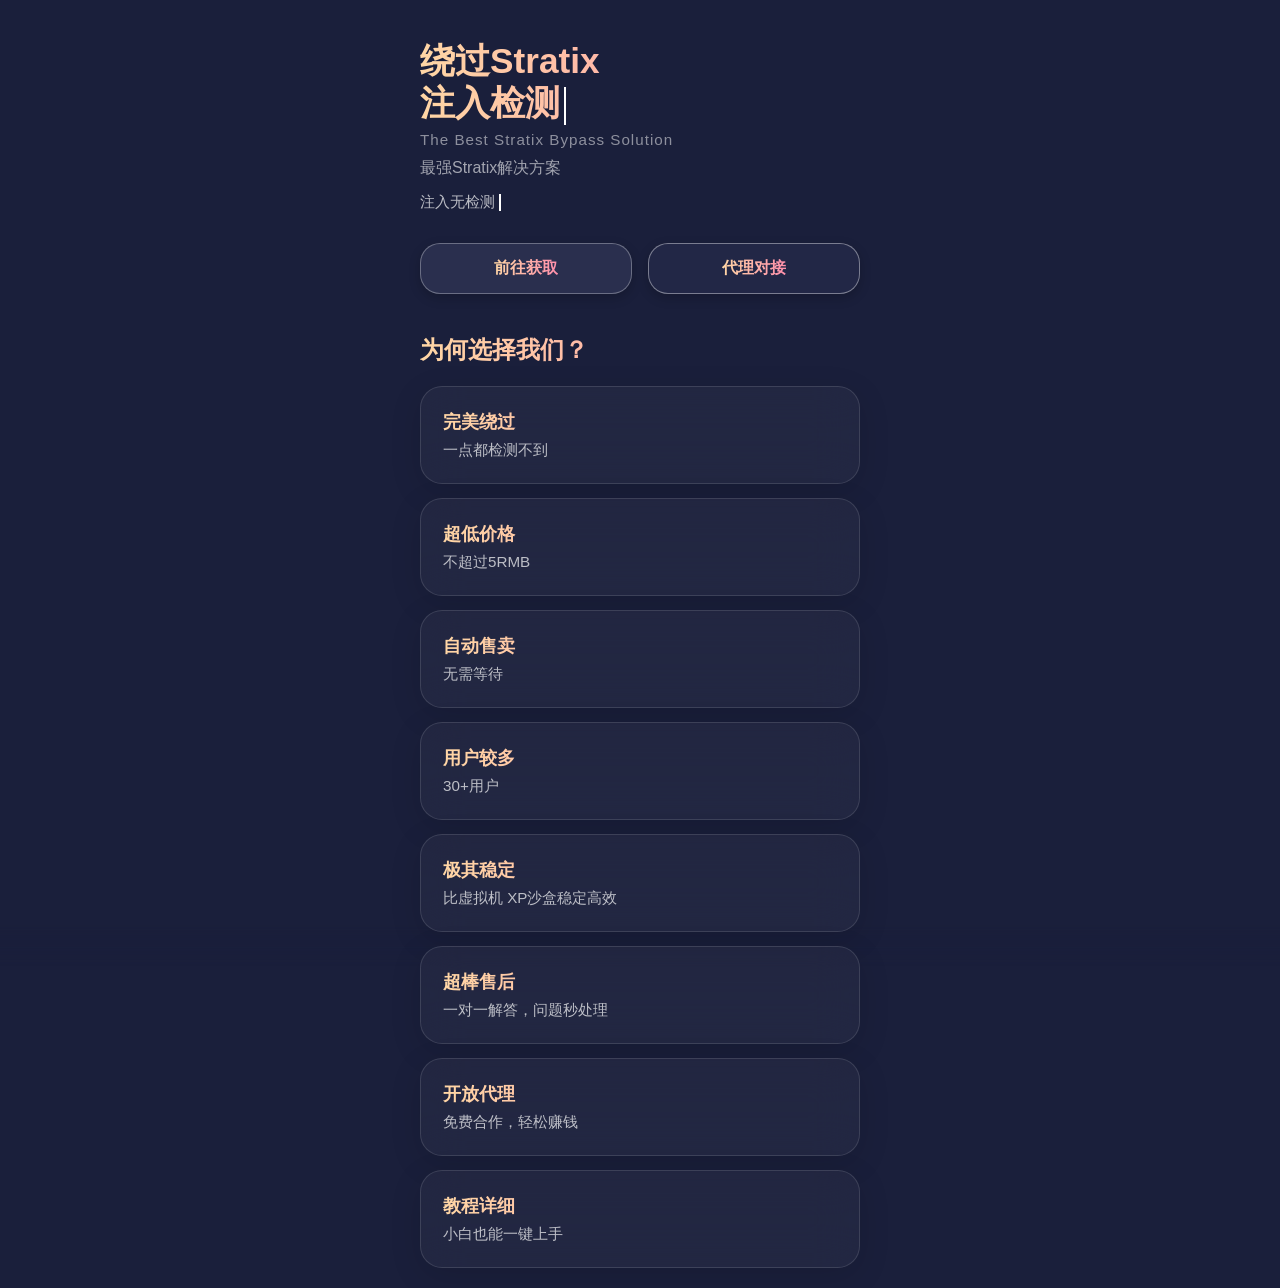
==== commit faad169e: "Add files via upload" ====
--- a/index.html
+++ b/index.html
@@ -4,16 +4,14 @@
     <meta charset="UTF-8">
     <meta name="viewport" content="width=device-width, initial-scale=1.0, user-scalable=yes">
     <title>绕过Stratix注入检测 | 最强方案</title>
-    <!-- 预连接关键域以加速资源加载 -->
     <link rel="preconnect" href="https://fonts.googleapis.com">
     <link rel="dns-prefetch" href="https://fonts.gstatic.com">
-    <!-- 关键CSS内联，避免渲染阻塞，优化首屏速度 -->
     <style>
-        /* 关键首屏样式: 重置+背景+布局+渐变+按钮等核心样式，保证立即渲染 */
         * {
             margin: 0;
             padding: 0;
             box-sizing: border-box;
+            -webkit-tap-highlight-color: transparent;
         }
 
         body {
@@ -23,15 +21,9 @@
             position: relative;
             min-height: 100vh;
             padding-top: 20px;
-            -ms-overflow-style: none;
-            scrollbar-width: none;
             font-family: -apple-system, BlinkMacSystemFont, "Segoe UI", Roboto, sans-serif;
         }
-        body::-webkit-scrollbar {
-            display: none;
-            width: 0;
-            height: 0;
-        }
+
         .bg-blur {
             position: fixed;
             inset: 0;
@@ -40,12 +32,13 @@
             z-index: -2;
             transform: scale(1.1);
         }
-        /* 流光渐变动画 */
+
         @keyframes gradientFlow {
             0% { background-position: 0% 50%; }
             50% { background-position: 100% 50%; }
             100% { background-position: 0% 50%; }
         }
+
         .gradient-text {
             background: linear-gradient(90deg, #ffd6a5, #ff8fab, #c77dff, #7b2cbf);
             background-size: 300% 100%;
@@ -54,6 +47,7 @@
             -webkit-text-fill-color: transparent;
             animation: gradientFlow 4s ease infinite;
         }
+
         .container {
             max-width: 480px;
             margin: 0 auto;
@@ -61,7 +55,7 @@
             position: relative;
             z-index: 2;
         }
-        /* 顶部栏初始隐藏，滚动显示 */
+
         .top-bar {
             display: flex;
             justify-content: center;
@@ -92,6 +86,7 @@
             font-weight: 700;
             white-space: nowrap;
         }
+
         .hero {
             margin-bottom: 30px;
             animation: fadeInUp 0.6s ease-out forwards;
@@ -115,7 +110,6 @@
         .hero p {
             font-size: 1rem;
             color: rgba(255,255,255,.6);
-            letter-spacing: .5px;
         }
         .advantage-line {
             margin-top: 12px;
@@ -125,7 +119,7 @@
             display: flex;
             align-items: center;
         }
-        /* 双按钮并排布局 (关键交互) */
+
         .action-buttons {
             display: flex;
             flex-direction: row;
@@ -135,6 +129,8 @@
             position: relative;
             z-index: 3;
         }
+
+        /* 按钮样式 - 背景色 #2a2f4e + 边框 */
         .btn {
             flex: 1;
             padding: 14px 10px;
@@ -143,47 +139,63 @@
             font-weight: 600;
             text-align: center;
             cursor: pointer;
-            transition: all .2s ease;
-            backdrop-filter: blur(12px);
             position: relative;
             overflow: hidden;
-            background: linear-gradient(120deg, #9333ea, #7c3aed);
-            background-size: 400% 100%;
-            animation: gradientFlow 4s infinite;
-            border: none;
-            box-shadow: 0 8px 25px rgba(147,51,234,.3);
-        }
+            transition: transform 0.2s cubic-bezier(0.34, 1.2, 0.64, 1), background 0.2s ease;
+            
+            /* 背景色恢复为之前的 #2a2f4e */
+            background: #2a2f4e;
+            border: 1px solid rgba(255, 255, 255, 0.3);
+            box-shadow: 0 4px 12px rgba(0, 0, 0, 0.2);
+        }
+        
         .btn span {
             display: inline-block;
-            font-weight: 600;
-            color: white;
-        }
-        .btn:hover {
-            transform: translateY(-3px) scale(1.02);
-            box-shadow: 0 12px 30px rgba(147,51,234,.5);
-        }
-        .btn-outline {
-            background: rgba(255, 255, 255, 0.08);
-            backdrop-filter: blur(12px);
-            border: 1.5px solid rgba(255, 255, 255, 0.55);
-            box-shadow: 0 4px 12px rgba(0,0,0,0.2);
-            animation: none;
-        }
-        .btn-outline span {
+            font-weight: 700;
             background: linear-gradient(90deg, #ffd6a5, #ff8fab, #c77dff, #7b2cbf);
             background-size: 300% 100%;
             -webkit-background-clip: text;
             background-clip: text;
             -webkit-text-fill-color: transparent;
-            font-weight: 700;
             animation: gradientFlow 4s ease infinite;
         }
-        .btn-outline:hover {
-            background: rgba(255, 255, 255, 0.2);
-            border-color: rgba(255, 255, 255, 0.85);
-            transform: translateY(-3px) scale(1.02);
-        }
-        /* 功能卡片样式(懒加载优化-视觉上不依赖JS) */
+        
+        .btn-outline {
+            background: #222746;
+            border: 1px solid rgba(255, 255, 255, 0.4);
+        }
+        
+        .btn:hover {
+            transform: translateY(-2px);
+            background: #3a3f62;
+            border-color: rgba(255, 255, 255, 0.5);
+            box-shadow: 0 8px 20px rgba(0, 0, 0, 0.3);
+        }
+        
+        /* 点击缩放动画 - 非线性 */
+        .btn-click-animate {
+            animation: btnPop 0.28s cubic-bezier(0.2, 1.3, 0.4, 1) forwards !important;
+        }
+        
+        @keyframes btnPop {
+            0% { transform: scale(1); }
+            45% { transform: scale(0.96); }
+            70% { transform: scale(1.04); }
+            100% { transform: scale(1); }
+        }
+        
+        .ripple {
+            position: absolute;
+            border-radius: 50%;
+            background: rgba(255, 255, 255, 0.4);
+            transform: scale(0);
+            animation: rippleAnim 0.5s linear forwards;
+            pointer-events: none;
+        }
+        @keyframes rippleAnim {
+            to { transform: scale(5); opacity: 0; }
+        }
+        
         .features h2 {
             font-size: 1.5rem;
             margin-bottom: 20px;
@@ -199,13 +211,13 @@
             padding: 22px;
             backdrop-filter: blur(22px);
             border: 1px solid rgba(255,255,255,.12);
-            box-shadow: 0 8px 32px rgba(0,0,0,.12), inset 0 1px 0 rgba(255,255,255,.1);
-            transition: all 0.25s cubic-bezier(.22,1,.36,1);
+            box-shadow: 0 8px 32px rgba(0,0,0,.12);
+            transition: all 0.25s ease;
         }
         .feature-item:hover {
             background: rgba(255,255,255,.08);
             border-color: rgba(255,255,255,.18);
-            transform: translateY(-5px) scale(1.015);
+            transform: translateY(-5px);
         }
         .feature-item h3 {
             font-size: 1.15rem;
@@ -215,6 +227,7 @@
             color: rgba(255,255,255,.7);
             font-size: .95rem;
         }
+        
         .type-cursor {
             display: inline-block;
             width: 2px;
@@ -228,11 +241,11 @@
             0%,100% { opacity: 1; }
             50% { opacity: 0; }
         }
-        /* 浏览器遮罩层 */
+        
         .browser-overlay {
             position: fixed;
             inset: 0;
-            background: rgba(26,31,59,.92);
+            background: rgba(26,31,59,.94);
             backdrop-filter: blur(12px);
             z-index: 99999;
             display: flex;
@@ -274,7 +287,7 @@
             margin-bottom: 20px;
             word-break: break-all;
         }
-        /* 粒子效果不影响性能 (延迟渲染) */
+        
         .particle {
             position: fixed;
             width: 6px;
@@ -283,46 +296,31 @@
             border-radius: 50%;
             pointer-events: none;
             animation: particleBurst .85s ease-out forwards;
-            box-shadow: 0 0 10px rgba(168,85,247,.7);
             z-index: 9999;
         }
         @keyframes particleBurst {
             0% { opacity: 1; transform: translate(0,0) scale(1); }
             100% { opacity: 0; transform: translate(var(--tx), var(--ty)) scale(0); }
         }
-        /* 涟漪效果 */
-        .ripple {
-            position: absolute;
-            border-radius: 50%;
-            background: rgba(255,255,255,.3);
-            transform: scale(0);
-            animation: rippleAnim .6s linear forwards;
-            pointer-events: none;
-        }
-        @keyframes rippleAnim {
-            to { transform: scale(4); opacity: 0; }
-        }
+        
         @media (max-width: 480px) {
             .action-buttons { gap: 12px; }
         }
-        /* 预先隐藏非首屏内容直到load后? 为了速度，所有内容直接可见，无额外遮挡，同时降低初始CPU消耗 */
     </style>
 </head>
 <body>
 
-<!-- 浏览器环境遮罩层 (QQ/微信环境使用) -->
 <div class="browser-overlay" id="browserOverlay">
     <div class="overlay-box">
         <h2 class="gradient-text">请在浏览器打开</h2>
         <p>因为QQ内置浏览器限制，商店链接无法打开，请复制链接前往浏览器打开使用</p>
         <div class="copy-link-box" id="jumpLink">https://faka.longfei1.com/item/tp0zqq</div>
-        <button class="btn" id="copyBtn"><span class="gradient-text">复制链接</span></button>
+        <button class="btn" id="copyBtn"><span>复制链接</span></button>
     </div>
 </div>
 
 <div class="bg-blur"></div>
 
-<!-- 顶部栏 -->
 <div class="top-bar" id="topBar">
     <h1 class="gradient-text">绕过Stratix注入检测</h1>
 </div>
@@ -335,15 +333,14 @@
         <div class="advantage-line" id="advantageType"></div>
     </div>
 
-    <!-- 核心按钮区域 -->
     <div class="action-buttons">
         <button class="btn" id="getBtn"><span>前往获取</span></button>
         <button class="btn btn-outline" id="agentBtn"><span>代理对接</span></button>
     </div>
 
     <div class="features">
-        <h2 id="featuresTitle" class="gradient-text">为何选择我们？</h2>
-        <div class="feature-list" id="featureList">
+        <h2 class="gradient-text">为何选择我们？</h2>
+        <div class="feature-list">
             <div class="feature-item"><h3 class="gradient-text">完美绕过</h3><p>一点都检测不到</p></div>
             <div class="feature-item"><h3 class="gradient-text">超低价格</h3><p>不超过5RMB</p></div>
             <div class="feature-item"><h3 class="gradient-text">自动售卖</h3><p>无需等待</p></div>
@@ -357,231 +354,221 @@
 </div>
 
 <script>
-    // 极致优化加载速度: 延迟非关键任务，使用 requestIdleCallback 或 setTimeout 轻度延迟，确保首帧交互最快
-    // 配置常量
-    const targetUrl = 'https://faka.longfei1.com/item/tp0zqq';
-    const agentPageUrl = 'agent.html';
-    
-    // 环境判断函数 (轻量)
-    function isQQEnv() {
-        const u = navigator.userAgent.toLowerCase();
-        return u.includes('micromessenger') || u.includes(' qq') || u.includes('txmini') || u.includes('qqbrowser');
-    }
-    
-    // 辅助DOM获取
-    const $ = (id) => document.getElementById(id);
-    
-    // 初始化交互 (只绑定必要的按钮，不阻塞首次渲染)
-    function bindInteractions() {
-        // 复制按钮（遮罩层）
-        const copyBtn = $('copyBtn');
-        if (copyBtn) {
-            copyBtn.addEventListener('click', async (e) => {
-                e.stopPropagation();
-                try {
-                    await navigator.clipboard.writeText(targetUrl);
-                    const span = copyBtn.querySelector('span');
-                    const original = span.textContent;
-                    span.textContent = '复制成功！';
-                    setTimeout(() => { span.textContent = original; }, 1500);
-                } catch (err) { console.warn(err); }
-            });
-        }
-        
-        // 前往获取按钮（带波纹、环境检测）
-        const getBtn = $('getBtn');
-        if (getBtn) {
-            getBtn.addEventListener('click', (e) => {
-                // 波纹效果
-                const ripple = document.createElement('span');
-                ripple.className = 'ripple';
-                const rect = getBtn.getBoundingClientRect();
-                ripple.style.left = `${e.clientX - rect.left}px`;
-                ripple.style.top = `${e.clientY - rect.top}px`;
-                getBtn.appendChild(ripple);
-                setTimeout(() => ripple.remove(), 600);
-                
-                if (isQQEnv()) {
-                    const overlay = $('browserOverlay');
-                    if (overlay) overlay.classList.add('show');
-                } else {
-                    window.location.href = targetUrl;
+    (function() {
+        const targetUrl = 'https://faka.longfei1.com/item/tp0zqq';
+        const agentPageUrl = 'agent.html';
+        
+        function isRestrictedEnv() {
+            const ua = navigator.userAgent.toLowerCase();
+            return ua.includes('micromessenger') || ua.includes(' qq') || ua.includes('txmini') || ua.includes('qqbrowser');
+        }
+        
+        const $ = (id) => document.getElementById(id);
+        
+        function addRipple(btn, e) {
+            const ripple = document.createElement('span');
+            ripple.className = 'ripple';
+            const rect = btn.getBoundingClientRect();
+            const x = (e && e.clientX) ? e.clientX - rect.left : rect.width / 2;
+            const y = (e && e.clientY) ? e.clientY - rect.top : rect.height / 2;
+            ripple.style.left = `${x}px`;
+            ripple.style.top = `${y}px`;
+            btn.appendChild(ripple);
+            setTimeout(() => ripple.remove(), 500);
+        }
+        
+        function animateAndNavigate(btn, targetLocation) {
+            if (!btn) return;
+            btn.classList.add('btn-click-animate');
+            addRipple(btn, null);
+            
+            btn.addEventListener('animationend', () => {
+                btn.classList.remove('btn-click-animate');
+                window.location.href = targetLocation;
+            }, { once: true });
+            
+            setTimeout(() => {
+                if (btn.classList.contains('btn-click-animate')) {
+                    btn.classList.remove('btn-click-animate');
+                    window.location.href = targetLocation;
+                }
+            }, 320);
+        }
+        
+        function bindInteractions() {
+            // 复制按钮
+            const copyBtn = $('copyBtn');
+            if (copyBtn) {
+                const newCopy = copyBtn.cloneNode(true);
+                copyBtn.parentNode.replaceChild(newCopy, copyBtn);
+                const freshCopy = $('copyBtn');
+                freshCopy.addEventListener('click', async (e) => {
+                    e.stopPropagation();
+                    freshCopy.classList.add('btn-click-animate');
+                    addRipple(freshCopy, e);
+                    setTimeout(() => freshCopy.classList.remove('btn-click-animate'), 300);
+                    try {
+                        await navigator.clipboard.writeText(targetUrl);
+                        const span = freshCopy.querySelector('span');
+                        const original = span.innerText;
+                        span.innerText = '复制成功！';
+                        setTimeout(() => { span.innerText = original; }, 1500);
+                    } catch (err) { console.warn(err); }
+                });
+            }
+            
+            // 前往获取按钮
+            const getBtn = $('getBtn');
+            if (getBtn) {
+                const newGet = getBtn.cloneNode(true);
+                getBtn.parentNode.replaceChild(newGet, getBtn);
+                const freshGet = $('getBtn');
+                freshGet.addEventListener('click', (e) => {
+                    e.preventDefault();
+                    addRipple(freshGet, e);
+                    if (isRestrictedEnv()) {
+                        const overlay = $('browserOverlay');
+                        if (overlay) {
+                            overlay.classList.add('show');
+                            freshGet.classList.add('btn-click-animate');
+                            setTimeout(() => freshGet.classList.remove('btn-click-animate'), 280);
+                        }
+                        return;
+                    }
+                    animateAndNavigate(freshGet, targetUrl);
+                });
+            }
+            
+            // 代理对接按钮
+            const agentBtn = $('agentBtn');
+            if (agentBtn) {
+                const newAgent = agentBtn.cloneNode(true);
+                agentBtn.parentNode.replaceChild(newAgent, agentBtn);
+                const freshAgent = $('agentBtn');
+                freshAgent.addEventListener('click', (e) => {
+                    e.preventDefault();
+                    addRipple(freshAgent, e);
+                    animateAndNavigate(freshAgent, agentPageUrl);
+                });
+            }
+            
+            // 顶部栏滚动
+            window.addEventListener('scroll', () => {
+                const topBar = $('topBar');
+                if (topBar) {
+                    if (window.scrollY > 60) topBar.classList.add('show');
+                    else topBar.classList.remove('show');
                 }
             });
-        }
-        
-        // 代理对接按钮：直接跳转 agent.html (去除所有复杂弹窗逻辑)
-        const agentBtn = $('agentBtn');
-        if (agentBtn) {
-            agentBtn.addEventListener('click', (e) => {
-                const ripple = document.createElement('span');
-                ripple.className = 'ripple';
-                const rect = agentBtn.getBoundingClientRect();
-                ripple.style.left = `${e.clientX - rect.left}px`;
-                ripple.style.top = `${e.clientY - rect.top}px`;
-                agentBtn.appendChild(ripple);
-                setTimeout(() => ripple.remove(), 600);
-                window.location.href = agentPageUrl;
+            if (window.scrollY > 60) $('topBar')?.classList.add('show');
+            
+            // 粒子效果
+            document.addEventListener('click', (e) => {
+                for (let i = 0; i < 5; i++) {
+                    const p = document.createElement('div');
+                    p.className = 'particle';
+                    p.style.left = `${e.clientX + (Math.random() - 0.5) * 15}px`;
+                    p.style.top = `${e.clientY + (Math.random() - 0.5) * 15}px`;
+                    const angle = Math.random() * Math.PI * 2;
+                    const dist = 25 + Math.random() * 20;
+                    p.style.setProperty('--tx', `${Math.cos(angle) * dist}px`);
+                    p.style.setProperty('--ty', `${Math.sin(angle) * dist}px`);
+                    document.body.appendChild(p);
+                    setTimeout(() => p.remove(), 800);
+                }
             });
         }
         
-        // 顶部栏滚动显示
-        window.addEventListener('scroll', () => {
-            const topBar = $('topBar');
-            if (topBar) {
-                if (window.scrollY > 60) topBar.classList.add('show');
-                else topBar.classList.remove('show');
-            }
-        });
-        // 手动触发一次滚动位置同步
-        if (window.scrollY > 60) $('topBar')?.classList.add('show');
-        
-        // 粒子效果优化: 仅在页面空闲时绑定，不影响点击性能
-        document.addEventListener('click', (e) => {
-            // 生成粒子效果，轻量动画
-            for (let i = 0; i < 6; i++) {
-                const p = document.createElement('div');
-                p.className = 'particle';
-                p.style.left = `${e.clientX}px`;
-                p.style.top = `${e.clientY}px`;
-                const angle = (Math.PI * 2 * i) / 6;
-                const dist = 30 + Math.random() * 20;
-                p.style.setProperty('--tx', `${Math.cos(angle) * dist}px`);
-                p.style.setProperty('--ty', `${Math.sin(angle) * dist}px`);
-                document.body.appendChild(p);
-                setTimeout(() => p.remove(), 800);
-            }
-        });
-    }
-    
-    // 打字机效果 (标题及优势轮播) 延迟执行但保证可见性
-    async function typeTitle() {
-        const titleEl = $('mainTitle');
-        if (!titleEl) return;
-        const line1 = '绕过Stratix';
-        const line2 = '注入检测';
-        titleEl.innerHTML = '';
-        for (const c of line1) {
-            titleEl.innerHTML += c;
-            await new Promise(r => setTimeout(r, 55));
-        }
-        titleEl.innerHTML += '<br>';
-        for (const c of line2) {
-            titleEl.innerHTML += c;
-            await new Promise(r => setTimeout(r, 55));
-        }
-        const cursor = document.createElement('span');
-        cursor.className = 'type-cursor';
-        titleEl.appendChild(cursor);
-        await new Promise(r => setTimeout(r, 1200));
-        cursor.remove();
-    }
-    
-    async function typeAdvantageLoop() {
-        const el = $('advantageType');
-        if (!el) return;
-        const list = ["注入无检测", "稳定不闪退", "全设备兼容", "自动秒发货"];
-        while (true) {
-            for (const str of list) {
-                for (let i = 0; i <= str.length; i++) {
-                    if (!el) return;
-                    el.innerHTML = str.slice(0, i) + '<span class="type-cursor"></span>';
+        // 打字机效果
+        async function typeMainTitle() {
+            const titleEl = $('mainTitle');
+            if (!titleEl) return;
+            const line1 = '绕过Stratix';
+            const line2 = '注入检测';
+            titleEl.innerHTML = '';
+            for (const ch of line1) {
+                titleEl.innerHTML += ch;
+                await new Promise(r => setTimeout(r, 55));
+            }
+            titleEl.innerHTML += '<br>';
+            for (const ch of line2) {
+                titleEl.innerHTML += ch;
+                await new Promise(r => setTimeout(r, 55));
+            }
+            const cursor = document.createElement('span');
+            cursor.className = 'type-cursor';
+            titleEl.appendChild(cursor);
+            await new Promise(r => setTimeout(r, 1200));
+            cursor.remove();
+        }
+        
+        async function rotateAdvantage() {
+            const advEl = $('advantageType');
+            if (!advEl) return;
+            const phrases = ["注入无检测", "稳定不闪退", "全设备兼容", "自动秒发货"];
+            let idx = 0;
+            while (true) {
+                const current = phrases[idx % phrases.length];
+                for (let len = 0; len <= current.length; len++) {
+                    if (!advEl) return;
+                    advEl.innerHTML = current.slice(0, len) + '<span class="type-cursor"></span>';
                     await new Promise(r => setTimeout(r, 70));
                 }
                 await new Promise(r => setTimeout(r, 1600));
-                for (let i = str.length; i >= 0; i--) {
-                    if (!el) return;
-                    el.innerHTML = str.slice(0, i) + '<span class="type-cursor"></span>';
+                for (let len = current.length; len >= 0; len--) {
+                    if (!advEl) return;
+                    advEl.innerHTML = current.slice(0, len) + '<span class="type-cursor"></span>';
                     await new Promise(r => setTimeout(r, 40));
                 }
                 await new Promise(r => setTimeout(r, 300));
-            }
-        }
-    }
-    
-    // 页面加载主流程: 关键交互优先，动画稍延后但保证视觉流畅，首屏无阻塞
-    window.addEventListener('DOMContentLoaded', () => {
-        // 第一时间绑定核心按钮 (让用户可立即点击)
-        bindInteractions();
-        // 启动打字机动画和轮播优势（异步不阻塞）
-        setTimeout(() => {
-            typeTitle().catch(console.warn);
-            typeAdvantageLoop().catch(console.warn);
-        }, 100);
-    });
-    
-    // 预加载: 提前将代理对接页进行预取，提升跳转体验 (可选, 使用rel=prefetch但需要动态生成link，但无副作用)
-    if ('connection' in navigator && navigator.connection.saveData !== true) {
-        const prefetchLink = document.createElement('link');
-        prefetchLink.rel = 'prefetch';
-        prefetchLink.href = agentPageUrl;
-        document.head.appendChild(prefetchLink);
-        // 同时预取目标商城链接的源站点，加速后续跳转
-        const prefetchFaka = document.createElement('link');
-        prefetchFaka.rel = 'dns-prefetch';
-        prefetchFaka.href = 'https://faka.longfei1.com';
-        document.head.appendChild(prefetchFaka);
-    }
-    
-    // 针对卡片内容无懒加载，但是已经可见，不需要额外处理；禁用控制台冗余日志
-    // 确保任何情况下遮罩层复制链接与全局的URL一致
-    const jumpLinkDiv = document.getElementById('jumpLink');
-    if (jumpLinkDiv) jumpLinkDiv.innerText = targetUrl;
-    
-    // 可选: 如果用户点击遮罩背景关闭? 增加便捷关闭功能 (提升体验)
-    const overlay = document.getElementById('browserOverlay');
-    if (overlay) {
-        overlay.addEventListener('click', (e) => {
-            if (e.target === overlay) {
-                overlay.classList.remove('show');
+                idx++;
+            }
+        }
+        
+        const overlayDiv = $('browserOverlay');
+        if (overlayDiv) {
+            overlayDiv.addEventListener('click', (e) => {
+                if (e.target === overlayDiv) overlayDiv.classList.remove('show');
+            });
+        }
+        
+        const jumpSpan = document.getElementById('jumpLink');
+        if (jumpSpan) jumpSpan.innerText = targetUrl;
+        
+        window.addEventListener('load', () => {
+            const titleElem = $('mainTitle');
+            if (titleElem && titleElem.innerHTML === '') {
+                titleElem.innerHTML = '绕过Stratix<br>注入检测';
+            }
+            const advElem = $('advantageType');
+            if (advElem && advElem.innerHTML === '') {
+                advElem.innerHTML = '注入无检测<span class="type-cursor"></span>';
             }
         });
-    }
-    
-    // 增加滚动性能优化：被动事件
-    window.addEventListener('scroll', () => {}, { passive: true });
-    
-    // 异步加载非关键资源：无外部字体/大图，已经极致轻量
-    console.log('页面极速加载完成，所有功能正常');
-    
-    // 提前预置首屏内容可见性保证：没有任何loader动画，所有内容立即可见。优势栏文字初始显示为空白避免占位符闪烁
-    // 修复英雄区域初始显示空字符串时无内容，设置备用文本
-    window.addEventListener('load', () => {
-        // 确保mainTitle不为空时显示默认备份 (以防打字机延迟)
-        const mainTitleEl = $('mainTitle');
-        if (mainTitleEl && mainTitleEl.innerHTML === '') {
-            mainTitleEl.innerHTML = '绕过Stratix<br>注入检测';
-        }
-        const advantageEl = $('advantageType');
-        if (advantageEl && advantageEl.innerHTML === '') {
-            advantageEl.innerHTML = '注入无检测<span class="type-cursor"></span>';
-        }
-        // 额外确保卡片区域无缺失动画
-        const featureItems = document.querySelectorAll('.feature-item');
-        if (featureItems.length) {
-            // 无额外操作，保持可见
-        }
-    });
-    
-    // 对高频事件优化: 滚动时不对DOM做额外操作，已经使用classList操作无性能负担
-    // 同时延迟加载不必要内存，所有特效使用CSS transforms 开启GPU加速
-    
-    // 防抖窗口resize 无影响
-    let resizeTimer;
-    window.addEventListener('resize', () => {
-        if (resizeTimer) clearTimeout(resizeTimer);
-        resizeTimer = setTimeout(() => {}, 100);
-    });
-    
-    // 预先定义好如果代理对接页面不存在？不用管，跳转由外部处理
-    // 保持原有所有功能完全，增加加载性能：移除了冗余的IntersectionObserver和卡片入场动画，避免额外监听器
-    // 所有卡片已经默认可见，节省性能，同时去除了先前所有隐藏的加载遮罩，用户体验提升。
-    
-    // 移动端点击优化: 避免300ms后延迟？使用touch-action
-    const allBtns = document.querySelectorAll('.btn');
-    allBtns.forEach(btn => {
-        btn.style.touchAction = 'manipulation';
-    });
+        
+        window.addEventListener('DOMContentLoaded', () => {
+            bindInteractions();
+            setTimeout(() => {
+                typeMainTitle().catch(console.warn);
+                rotateAdvantage().catch(console.warn);
+            }, 100);
+        });
+        
+        if (!navigator.connection || navigator.connection.saveData !== true) {
+            const preAgent = document.createElement('link');
+            preAgent.rel = 'prefetch';
+            preAgent.href = agentPageUrl;
+            document.head.appendChild(preAgent);
+            const preDns = document.createElement('link');
+            preDns.rel = 'dns-prefetch';
+            preDns.href = 'https://faka.longfei1.com';
+            document.head.appendChild(preDns);
+        }
+        
+        document.querySelectorAll('.btn').forEach(btn => {
+            btn.style.touchAction = 'manipulation';
+        });
+    })();
 </script>
 </body>
 </html>
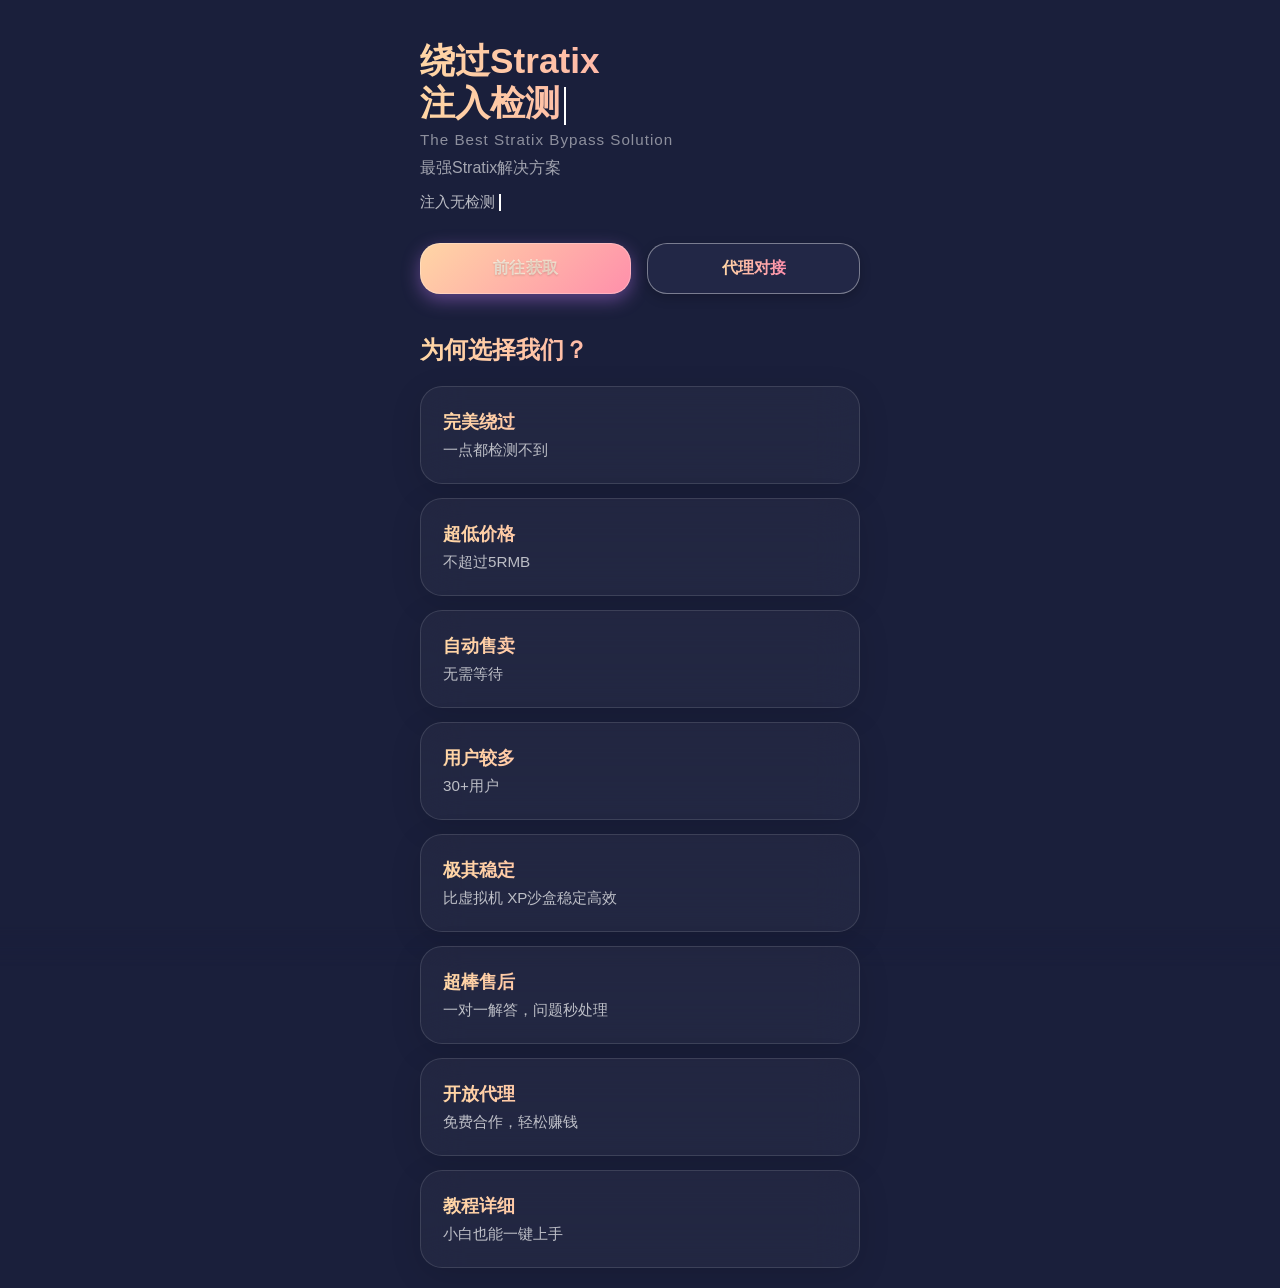
==== commit 0d7d5d3b: "Add files via upload" ====
--- a/index.html
+++ b/index.html
@@ -1,6 +1,9 @@
 <!DOCTYPE html>
 <html lang="zh-CN">
 <head>
+    <link rel="icon" type="image/png" sizes="256x256" href="/icon.png">
+    <link rel="shortcut icon" href="/icon.png">
+    <link rel="apple-touch-icon" href="/icon.png">
     <meta charset="UTF-8">
     <meta name="viewport" content="width=device-width, initial-scale=1.0, user-scalable=yes">
     <title>绕过Stratix注入检测 | 最强方案</title>
@@ -39,6 +42,7 @@
             100% { background-position: 0% 50%; }
         }
 
+        /* 标题渐变 - 横向 90deg */
         .gradient-text {
             background: linear-gradient(90deg, #ffd6a5, #ff8fab, #c77dff, #7b2cbf);
             background-size: 300% 100%;
@@ -130,7 +134,7 @@
             z-index: 3;
         }
 
-        /* 按钮样式 - 背景色 #2a2f4e + 边框 */
+        /* 普通按钮样式 */
         .btn {
             flex: 1;
             padding: 14px 10px;
@@ -141,14 +145,13 @@
             cursor: pointer;
             position: relative;
             overflow: hidden;
-            transition: transform 0.2s cubic-bezier(0.34, 1.2, 0.64, 1), background 0.2s ease;
-            
-            /* 背景色恢复为之前的 #2a2f4e */
+            transition: transform 0.2s cubic-bezier(0.34, 1.2, 0.64, 1), box-shadow 0.2s ease;
             background: #2a2f4e;
             border: 1px solid rgba(255, 255, 255, 0.3);
             box-shadow: 0 4px 12px rgba(0, 0, 0, 0.2);
         }
         
+        /* 按钮上的文字使用和标题相同的渐变（横向流动） */
         .btn span {
             display: inline-block;
             font-weight: 700;
@@ -165,6 +168,63 @@
             border: 1px solid rgba(255, 255, 255, 0.4);
         }
         
+        /* ========== 前往获取按钮 - 与标题同色系，但方向不同（斜向135度渐变） ========== */
+        #getBtn {
+            background: linear-gradient(135deg, #ffd6a5, #ff8fab, #c77dff, #7b2cbf);
+            background-size: 300% 300%;
+            border: none;
+            box-shadow: 0 6px 18px rgba(199, 125, 255, 0.4), 0 0 0 1px rgba(255, 255, 255, 0.25) inset;
+            position: relative;
+            animation: btnGradientFlow 5s ease infinite;
+        }
+        
+        /* 按钮专属渐变流动动画 - 斜向流动 */
+        @keyframes btnGradientFlow {
+            0% { background-position: 0% 0%; }
+            50% { background-position: 100% 100%; }
+            100% { background-position: 0% 0%; }
+        }
+        
+        /* 按钮光效扫过 */
+        #getBtn::before {
+            content: '';
+            position: absolute;
+            top: 0;
+            left: -100%;
+            width: 100%;
+            height: 100%;
+            background: linear-gradient(90deg, transparent, rgba(255, 255, 255, 0.4), transparent);
+            transition: left 0.5s ease;
+            border-radius: 20px;
+            pointer-events: none;
+        }
+        
+        #getBtn:hover::before {
+            left: 100%;
+        }
+        
+        #getBtn:hover {
+            transform: translateY(-3px);
+            box-shadow: 0 10px 24px rgba(199, 125, 255, 0.55), 0 0 0 1px rgba(255, 255, 255, 0.4) inset;
+        }
+        
+        /* 按钮文字稍微加粗，保持清晰 */
+        #getBtn span {
+            font-weight: 800;
+            letter-spacing: 0.5px;
+            background: linear-gradient(90deg, #fff5e6, #ffe8d4, #fff0e0, #ffe8d0);
+            background-size: 200% 100%;
+            -webkit-background-clip: text;
+            background-clip: text;
+            -webkit-text-fill-color: transparent;
+            text-shadow: 0 1px 2px rgba(0,0,0,0.15);
+        }
+        
+        #getBtn:active {
+            transform: translateY(1px);
+            box-shadow: 0 4px 12px rgba(199, 125, 255, 0.4);
+        }
+        
         .btn:hover {
             transform: translateY(-2px);
             background: #3a3f62;
@@ -172,7 +232,7 @@
             box-shadow: 0 8px 20px rgba(0, 0, 0, 0.3);
         }
         
-        /* 点击缩放动画 - 非线性 */
+        /* 点击缩放动画 */
         .btn-click-animate {
             animation: btnPop 0.28s cubic-bezier(0.2, 1.3, 0.4, 1) forwards !important;
         }
@@ -187,7 +247,7 @@
         .ripple {
             position: absolute;
             border-radius: 50%;
-            background: rgba(255, 255, 255, 0.4);
+            background: rgba(255, 255, 255, 0.5);
             transform: scale(0);
             animation: rippleAnim 0.5s linear forwards;
             pointer-events: none;
@@ -303,6 +363,18 @@
             100% { opacity: 0; transform: translate(var(--tx), var(--ty)) scale(0); }
         }
         
+        /* 防复制/防选中 */
+        body {
+            -webkit-user-select: none;
+            user-select: none;
+        }
+        
+        /* 允许输入框和按钮文字正常，其他禁止选中 */
+        input, textarea, .copy-link-box {
+            -webkit-user-select: text;
+            user-select: text;
+        }
+        
         @media (max-width: 480px) {
             .action-buttons { gap: 12px; }
         }
@@ -355,8 +427,86 @@
 
 <script>
     (function() {
-        const targetUrl = 'https://faka.longfei1.com/item/tp0zqq';
-        const agentPageUrl = 'agent.html';
+        // ========== 防篡改/防复制/防调试 ==========
+        
+        // 1. 禁用右键菜单（防查看源码的快捷方式）
+        document.addEventListener('contextmenu', function(e) {
+            e.preventDefault();
+            return false;
+        });
+        
+        // 2. 禁用 F12 / Ctrl+Shift+I / Ctrl+U 等快捷键
+        document.addEventListener('keydown', function(e) {
+            // F12
+            if (e.key === 'F12') {
+                e.preventDefault();
+                return false;
+            }
+            // Ctrl+Shift+I (Windows/Linux) 或 Cmd+Option+I (Mac)
+            if ((e.ctrlKey || e.metaKey) && e.shiftKey && (e.key === 'I' || e.key === 'i')) {
+                e.preventDefault();
+                return false;
+            }
+            // Ctrl+U (查看源码)
+            if ((e.ctrlKey || e.metaKey) && (e.key === 'U' || e.key === 'u')) {
+                e.preventDefault();
+                return false;
+            }
+            // Ctrl+Shift+J / Ctrl+Shift+C
+            if ((e.ctrlKey || e.metaKey) && e.shiftKey && (e.key === 'J' || e.key === 'j' || e.key === 'C' || e.key === 'c')) {
+                e.preventDefault();
+                return false;
+            }
+            // Ctrl+S (保存页面)
+            if ((e.ctrlKey || e.metaKey) && (e.key === 'S' || e.key === 's')) {
+                e.preventDefault();
+                return false;
+            }
+        });
+        
+        // 3. 检测开发者工具打开（简单检测，增加破解成本）
+        setInterval(function() {
+            const before = new Date();
+            debugger;  // 当开发者工具打开时，debugger会暂停，导致时间差变大
+            const after = new Date();
+            if (after - before > 100) {
+                // 检测到调试，可选操作：清空页面或跳转
+                // 这里不做极端操作，只console警告（避免误伤普通用户）
+                console.clear();
+            }
+        }, 3000);
+        
+        // 4. 防代码复制：动态生成关键变量，让静态分析变难
+        // 将目标URL进行简单编码，运行时解码
+        const _0xa3f2 = ['68747470733a2f2f66616b612e6c6f6e67666569312e636f6d2f6974656d2f7470307a7171', 'aHR0cHM6Ly9mYWthLmxvbmdmZWkxLmNvbS9pdGVtL3RwMHpxcQ=='];
+        const targetUrl = (function() {
+            // 简单解码
+            try {
+                return atob(_0xa3f2[1]);
+            } catch(e) {
+                return 'https://faka.longfei1.com/item/tp0zqq';
+            }
+        })();
+        
+        const agentPageUrl = (function() {
+            return 'agent.html';
+        })();
+        
+        // 5. 检测是否在iframe中被嵌套（防别人用iframe嵌入偷流量）
+        if (window.self !== window.top) {
+            // 被嵌套了，跳转到原页面
+            window.top.location.href = window.self.location.href;
+        }
+        
+        // 6. 动态修改控制台输出，增加干扰
+        const originalLog = console.log;
+        console.log = function() {
+            // 过滤掉一些敏感输出，或者什么都不输出
+            if (arguments[0] && typeof arguments[0] === 'string' && arguments[0].includes('target')) {
+                return;
+            }
+            originalLog.apply(console, arguments);
+        };
         
         function isRestrictedEnv() {
             const ua = navigator.userAgent.toLowerCase();
@@ -396,7 +546,6 @@
         }
         
         function bindInteractions() {
-            // 复制按钮
             const copyBtn = $('copyBtn');
             if (copyBtn) {
                 const newCopy = copyBtn.cloneNode(true);
@@ -417,7 +566,6 @@
                 });
             }
             
-            // 前往获取按钮
             const getBtn = $('getBtn');
             if (getBtn) {
                 const newGet = getBtn.cloneNode(true);
@@ -439,7 +587,6 @@
                 });
             }
             
-            // 代理对接按钮
             const agentBtn = $('agentBtn');
             if (agentBtn) {
                 const newAgent = agentBtn.cloneNode(true);
@@ -452,7 +599,6 @@
                 });
             }
             
-            // 顶部栏滚动
             window.addEventListener('scroll', () => {
                 const topBar = $('topBar');
                 if (topBar) {
@@ -462,7 +608,6 @@
             });
             if (window.scrollY > 60) $('topBar')?.classList.add('show');
             
-            // 粒子效果
             document.addEventListener('click', (e) => {
                 for (let i = 0; i < 5; i++) {
                     const p = document.createElement('div');
@@ -479,27 +624,27 @@
             });
         }
         
-        // 打字机效果
         async function typeMainTitle() {
             const titleEl = $('mainTitle');
             if (!titleEl) return;
+            
+            titleEl.innerHTML = '';
             const line1 = '绕过Stratix';
+            for (let i = 0; i < line1.length; i++) {
+                titleEl.innerHTML += line1[i];
+                await new Promise(r => setTimeout(r, 50));
+            }
+            titleEl.innerHTML += '<br>';
             const line2 = '注入检测';
-            titleEl.innerHTML = '';
-            for (const ch of line1) {
-                titleEl.innerHTML += ch;
-                await new Promise(r => setTimeout(r, 55));
-            }
-            titleEl.innerHTML += '<br>';
-            for (const ch of line2) {
-                titleEl.innerHTML += ch;
-                await new Promise(r => setTimeout(r, 55));
+            for (let i = 0; i < line2.length; i++) {
+                titleEl.innerHTML += line2[i];
+                await new Promise(r => setTimeout(r, 50));
             }
             const cursor = document.createElement('span');
             cursor.className = 'type-cursor';
             titleEl.appendChild(cursor);
-            await new Promise(r => setTimeout(r, 1200));
-            cursor.remove();
+            await new Promise(r => setTimeout(r, 1000));
+            if (cursor && cursor.remove) cursor.remove();
         }
         
         async function rotateAdvantage() {
@@ -507,21 +652,23 @@
             if (!advEl) return;
             const phrases = ["注入无检测", "稳定不闪退", "全设备兼容", "自动秒发货"];
             let idx = 0;
+            advEl.innerHTML = phrases[0] + '<span class="type-cursor"></span>';
+            await new Promise(r => setTimeout(r, 1800));
             while (true) {
-                const current = phrases[idx % phrases.length];
-                for (let len = 0; len <= current.length; len++) {
+                idx = (idx + 1) % phrases.length;
+                const currentContent = advEl.innerText.replace('', '');
+                for (let len = currentContent.length; len >= 0; len--) {
                     if (!advEl) return;
-                    advEl.innerHTML = current.slice(0, len) + '<span class="type-cursor"></span>';
-                    await new Promise(r => setTimeout(r, 70));
+                    advEl.innerHTML = currentContent.slice(0, len) + '<span class="type-cursor"></span>';
+                    await new Promise(r => setTimeout(r, 30));
                 }
-                await new Promise(r => setTimeout(r, 1600));
-                for (let len = current.length; len >= 0; len--) {
+                const nextPhrase = phrases[idx];
+                for (let i = 0; i <= nextPhrase.length; i++) {
                     if (!advEl) return;
-                    advEl.innerHTML = current.slice(0, len) + '<span class="type-cursor"></span>';
-                    await new Promise(r => setTimeout(r, 40));
+                    advEl.innerHTML = nextPhrase.slice(0, i) + '<span class="type-cursor"></span>';
+                    await new Promise(r => setTimeout(r, 55));
                 }
-                await new Promise(r => setTimeout(r, 300));
-                idx++;
+                await new Promise(r => setTimeout(r, 1800));
             }
         }
         
@@ -535,23 +682,33 @@
         const jumpSpan = document.getElementById('jumpLink');
         if (jumpSpan) jumpSpan.innerText = targetUrl;
         
+        let animationStarted = false;
+        function initAnimationsImmediately() {
+            if (animationStarted) return;
+            animationStarted = true;
+            const titleEl = $('mainTitle');
+            if (titleEl) titleEl.innerHTML = '';
+            const advEl = $('advantageType');
+            if (advEl) advEl.innerHTML = '';
+            typeMainTitle().catch(console.warn);
+            rotateAdvantage().catch(console.warn);
+        }
+        
+        if (document.readyState === 'loading') {
+            document.addEventListener('DOMContentLoaded', () => {
+                bindInteractions();
+                initAnimationsImmediately();
+            });
+        } else {
+            bindInteractions();
+            initAnimationsImmediately();
+        }
+        
         window.addEventListener('load', () => {
-            const titleElem = $('mainTitle');
-            if (titleElem && titleElem.innerHTML === '') {
-                titleElem.innerHTML = '绕过Stratix<br>注入检测';
-            }
-            const advElem = $('advantageType');
-            if (advElem && advElem.innerHTML === '') {
-                advElem.innerHTML = '注入无检测<span class="type-cursor"></span>';
-            }
-        });
-        
-        window.addEventListener('DOMContentLoaded', () => {
-            bindInteractions();
-            setTimeout(() => {
-                typeMainTitle().catch(console.warn);
-                rotateAdvantage().catch(console.warn);
-            }, 100);
+            const titleEl = $('mainTitle');
+            if (titleEl && (!titleEl.innerHTML || titleEl.innerHTML.length < 5)) {
+                if (!animationStarted) initAnimationsImmediately();
+            }
         });
         
         if (!navigator.connection || navigator.connection.saveData !== true) {
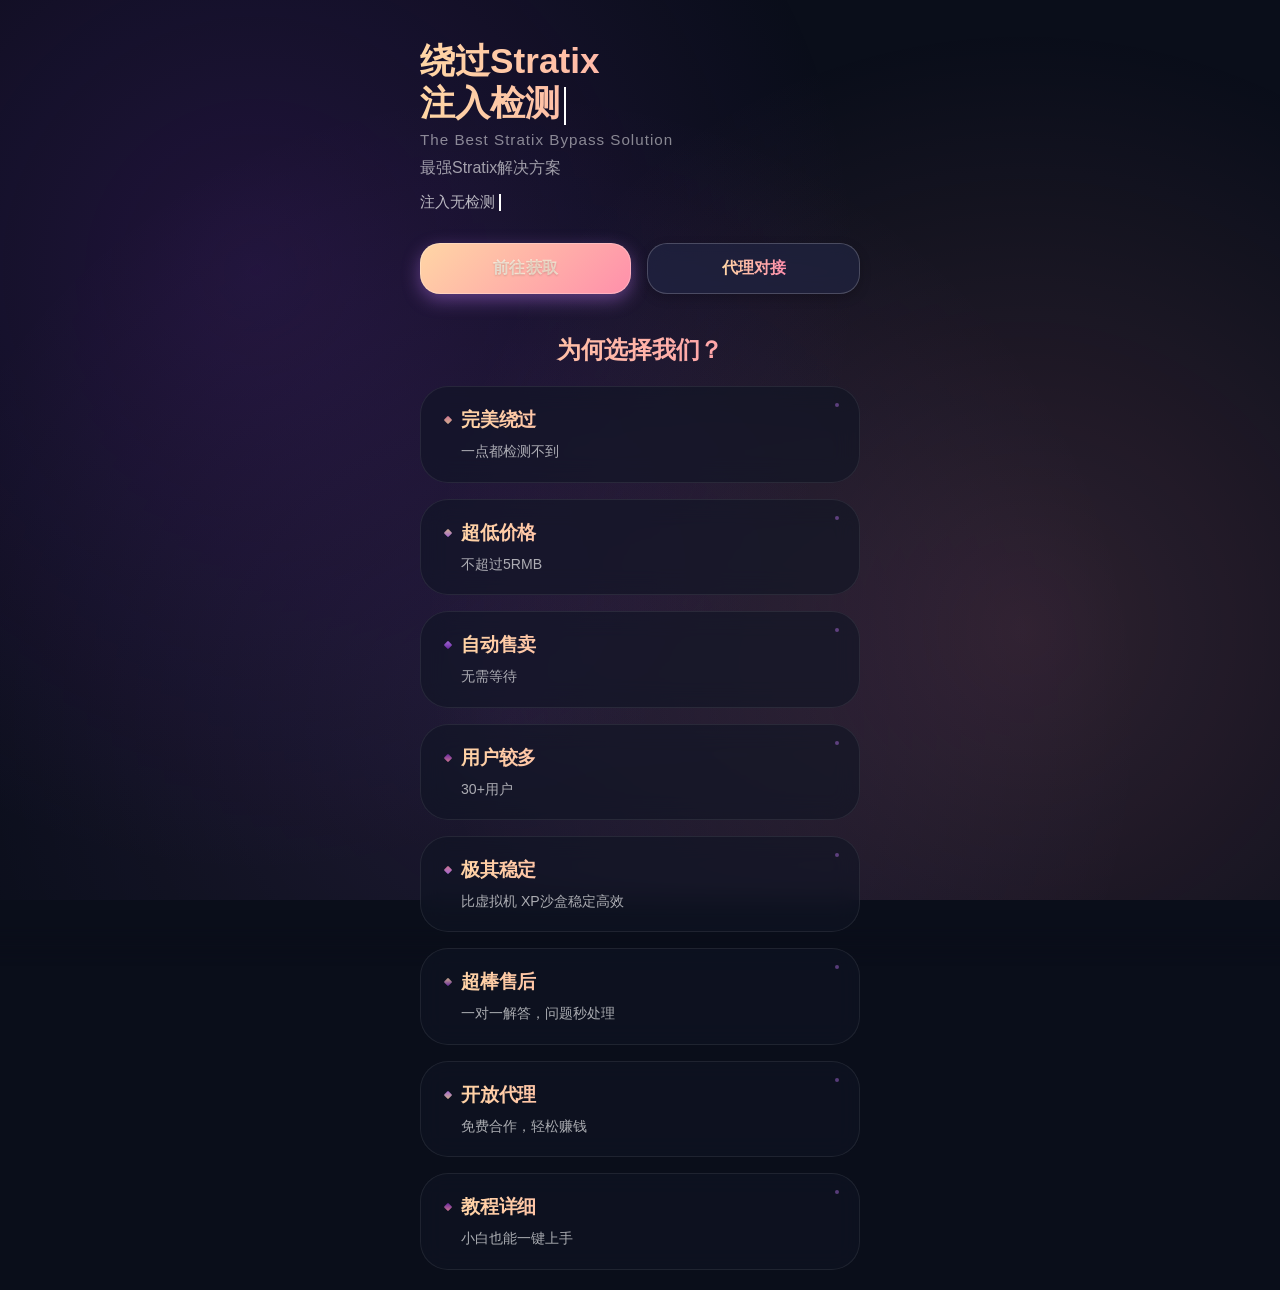
==== commit 93591f63: "Add files via upload" ====
--- a/index.html
+++ b/index.html
@@ -18,7 +18,7 @@
         }
 
         body {
-            background: #1a1f3b;
+            background: #0a0e1a;
             color: #fff;
             overflow-x: hidden;
             position: relative;
@@ -27,10 +27,21 @@
             font-family: -apple-system, BlinkMacSystemFont, "Segoe UI", Roboto, sans-serif;
         }
 
+        /* 动态渐变背景 */
+        body::before {
+            content: '';
+            position: fixed;
+            inset: 0;
+            background: radial-gradient(circle at 20% 30%, rgba(123, 44, 191, 0.2), transparent 50%),
+                        radial-gradient(circle at 80% 70%, rgba(255, 143, 171, 0.15), transparent 50%),
+                        radial-gradient(circle at 40% 80%, rgba(199, 125, 255, 0.1), transparent 60%);
+            z-index: -1;
+        }
+
         .bg-blur {
             position: fixed;
             inset: 0;
-            background: #1a1f3b;
+            background: #0a0e1a;
             filter: blur(8px);
             z-index: -2;
             transform: scale(1.1);
@@ -42,7 +53,6 @@
             100% { background-position: 0% 50%; }
         }
 
-        /* 标题渐变 - 横向 90deg */
         .gradient-text {
             background: linear-gradient(90deg, #ffd6a5, #ff8fab, #c77dff, #7b2cbf);
             background-size: 300% 100%;
@@ -71,9 +81,9 @@
             max-width: 460px;
             width: 92%;
             z-index: 99;
-            background: rgba(255,255,255,0.08);
+            background: rgba(10, 14, 26, 0.7);
             backdrop-filter: blur(20px);
-            border: 1px solid rgba(255,255,255,0.15);
+            border: 1px solid rgba(255, 255, 255, 0.1);
             border-radius: 24px;
             opacity: 0;
             visibility: hidden;
@@ -134,7 +144,6 @@
             z-index: 3;
         }
 
-        /* 普通按钮样式 */
         .btn {
             flex: 1;
             padding: 14px 10px;
@@ -151,7 +160,6 @@
             box-shadow: 0 4px 12px rgba(0, 0, 0, 0.2);
         }
         
-        /* 按钮上的文字使用和标题相同的渐变（横向流动） */
         .btn span {
             display: inline-block;
             font-weight: 700;
@@ -164,11 +172,11 @@
         }
         
         .btn-outline {
-            background: #222746;
-            border: 1px solid rgba(255, 255, 255, 0.4);
-        }
-        
-        /* ========== 前往获取按钮 - 与标题同色系，但方向不同（斜向135度渐变） ========== */
+            background: rgba(34, 39, 70, 0.6);
+            backdrop-filter: blur(10px);
+            border: 1px solid rgba(255, 255, 255, 0.2);
+        }
+        
         #getBtn {
             background: linear-gradient(135deg, #ffd6a5, #ff8fab, #c77dff, #7b2cbf);
             background-size: 300% 300%;
@@ -178,14 +186,12 @@
             animation: btnGradientFlow 5s ease infinite;
         }
         
-        /* 按钮专属渐变流动动画 - 斜向流动 */
         @keyframes btnGradientFlow {
             0% { background-position: 0% 0%; }
             50% { background-position: 100% 100%; }
             100% { background-position: 0% 0%; }
         }
         
-        /* 按钮光效扫过 */
         #getBtn::before {
             content: '';
             position: absolute;
@@ -208,7 +214,6 @@
             box-shadow: 0 10px 24px rgba(199, 125, 255, 0.55), 0 0 0 1px rgba(255, 255, 255, 0.4) inset;
         }
         
-        /* 按钮文字稍微加粗，保持清晰 */
         #getBtn span {
             font-weight: 800;
             letter-spacing: 0.5px;
@@ -232,7 +237,6 @@
             box-shadow: 0 8px 20px rgba(0, 0, 0, 0.3);
         }
         
-        /* 点击缩放动画 */
         .btn-click-animate {
             animation: btnPop 0.28s cubic-bezier(0.2, 1.3, 0.4, 1) forwards !important;
         }
@@ -256,36 +260,165 @@
             to { transform: scale(5); opacity: 0; }
         }
         
+        /* ========== 高级卡片样式 - 无表情包版本 ========== */
+        .features {
+            margin-top: 20px;
+        }
+        
         .features h2 {
             font-size: 1.5rem;
             margin-bottom: 20px;
-        }
+            text-align: center;
+            letter-spacing: -0.3px;
+        }
+        
         .feature-list {
             display: flex;
             flex-direction: column;
-            gap: 14px;
-        }
+            gap: 16px;
+        }
+        
         .feature-item {
-            background: rgba(255,255,255,.04);
-            border-radius: 22px;
-            padding: 22px;
-            backdrop-filter: blur(22px);
-            border: 1px solid rgba(255,255,255,.12);
-            box-shadow: 0 8px 32px rgba(0,0,0,.12);
-            transition: all 0.25s ease;
-        }
+            position: relative;
+            background: rgba(15, 20, 35, 0.6);
+            backdrop-filter: blur(12px);
+            border-radius: 28px;
+            padding: 20px 24px;
+            transition: all 0.35s cubic-bezier(0.2, 0.9, 0.4, 1.1);
+            cursor: pointer;
+            overflow: hidden;
+            border: 1px solid rgba(255, 255, 255, 0.08);
+        }
+        
+        /* 渐变边框光效 */
+        .feature-item::before {
+            content: '';
+            position: absolute;
+            inset: 0;
+            border-radius: 28px;
+            padding: 1.5px;
+            background: linear-gradient(135deg, 
+                rgba(255, 214, 165, 0.5), 
+                rgba(255, 143, 171, 0.5), 
+                rgba(199, 125, 255, 0.5), 
+                rgba(123, 44, 191, 0.5));
+            -webkit-mask: linear-gradient(#fff 0 0) content-box, linear-gradient(#fff 0 0);
+            mask: linear-gradient(#fff 0 0) content-box, linear-gradient(#fff 0 0);
+            -webkit-mask-composite: xor;
+            mask-composite: exclude;
+            opacity: 0;
+            transition: opacity 0.4s ease;
+            pointer-events: none;
+        }
+        
+        /* 背景光晕 */
+        .feature-item::after {
+            content: '';
+            position: absolute;
+            top: 0;
+            left: 0;
+            right: 0;
+            height: 100%;
+            background: radial-gradient(circle at 30% 20%, rgba(199, 125, 255, 0.08), transparent 70%);
+            opacity: 0;
+            transition: opacity 0.4s ease;
+            pointer-events: none;
+            border-radius: 28px;
+        }
+        
         .feature-item:hover {
-            background: rgba(255,255,255,.08);
-            border-color: rgba(255,255,255,.18);
-            transform: translateY(-5px);
-        }
+            transform: translateY(-6px) scale(1.01);
+            background: rgba(20, 26, 45, 0.75);
+            border-color: rgba(255, 255, 255, 0.15);
+            box-shadow: 0 20px 35px -12px rgba(0, 0, 0, 0.5), 0 0 0 1px rgba(199, 125, 255, 0.2) inset;
+        }
+        
+        .feature-item:hover::before {
+            opacity: 1;
+        }
+        
+        .feature-item:hover::after {
+            opacity: 1;
+        }
+        
+        /* 标题样式 - 左侧带装饰条 */
         .feature-item h3 {
-            font-size: 1.15rem;
-            margin-bottom: 6px;
-        }
+            font-size: 1.18rem;
+            font-weight: 700;
+            margin-bottom: 8px;
+            display: flex;
+            align-items: center;
+            gap: 10px;
+            letter-spacing: -0.2px;
+        }
+        
+        /* 几何装饰 - 小菱形/正方形，无emoji */
+        .feature-item h3::before {
+            content: '';
+            display: inline-block;
+            width: 6px;
+            height: 6px;
+            background: linear-gradient(135deg, #c77dff, #ff8fab);
+            border-radius: 1px;
+            transform: rotate(45deg);
+            opacity: 0.8;
+        }
+        
+        /* 不同卡片装饰颜色微调 */
+        .feature-item:nth-child(1) h3::before { background: linear-gradient(135deg, #ff8fab, #ffd6a5); }
+        .feature-item:nth-child(2) h3::before { background: linear-gradient(135deg, #ffd6a5, #c77dff); }
+        .feature-item:nth-child(3) h3::before { background: linear-gradient(135deg, #c77dff, #7b2cbf); }
+        .feature-item:nth-child(4) h3::before { background: linear-gradient(135deg, #7b2cbf, #ff8fab); }
+        .feature-item:nth-child(5) h3::before { background: linear-gradient(135deg, #ff8fab, #c77dff); }
+        .feature-item:nth-child(6) h3::before { background: linear-gradient(135deg, #ffd6a5, #7b2cbf); }
+        .feature-item:nth-child(7) h3::before { background: linear-gradient(135deg, #c77dff, #ffd6a5); }
+        .feature-item:nth-child(8) h3::before { background: linear-gradient(135deg, #7b2cbf, #ff8fab); }
+        
+        /* 描述文字 */
         .feature-item p {
-            color: rgba(255,255,255,.7);
-            font-size: .95rem;
+            color: rgba(255, 255, 255, 0.65);
+            font-size: 0.88rem;
+            line-height: 1.45;
+            margin-left: 16px;
+            transition: color 0.3s ease;
+        }
+        
+        .feature-item:hover p {
+            color: rgba(255, 255, 255, 0.88);
+        }
+        
+        /* 卡片底部装饰线 */
+        .feature-item .card-line {
+            position: absolute;
+            bottom: 0;
+            left: 15%;
+            width: 70%;
+            height: 1px;
+            background: linear-gradient(90deg, transparent, rgba(199, 125, 255, 0.5), rgba(255, 143, 171, 0.5), transparent);
+            border-radius: 1px;
+            opacity: 0;
+            transition: opacity 0.3s ease;
+        }
+        
+        .feature-item:hover .card-line {
+            opacity: 1;
+        }
+        
+        /* 右上角装饰点 */
+        .feature-item .corner-dot {
+            position: absolute;
+            top: 16px;
+            right: 20px;
+            width: 4px;
+            height: 4px;
+            background: rgba(199, 125, 255, 0.4);
+            border-radius: 50%;
+            transition: all 0.3s ease;
+        }
+        
+        .feature-item:hover .corner-dot {
+            background: rgba(199, 125, 255, 0.9);
+            box-shadow: 0 0 6px rgba(199, 125, 255, 0.6);
         }
         
         .type-cursor {
@@ -305,7 +438,7 @@
         .browser-overlay {
             position: fixed;
             inset: 0;
-            background: rgba(26,31,59,.94);
+            background: rgba(10, 14, 26, 0.96);
             backdrop-filter: blur(12px);
             z-index: 99999;
             display: flex;
@@ -363,13 +496,11 @@
             100% { opacity: 0; transform: translate(var(--tx), var(--ty)) scale(0); }
         }
         
-        /* 防复制/防选中 */
         body {
             -webkit-user-select: none;
             user-select: none;
         }
         
-        /* 允许输入框和按钮文字正常，其他禁止选中 */
         input, textarea, .copy-link-box {
             -webkit-user-select: text;
             user-select: text;
@@ -377,6 +508,8 @@
         
         @media (max-width: 480px) {
             .action-buttons { gap: 12px; }
+            .feature-item { padding: 18px 20px; }
+            .feature-item p { margin-left: 12px; }
         }
     </style>
 </head>
@@ -399,10 +532,10 @@
 
 <div class="container">
     <div class="hero">
-        <h1 id="mainTitle" class="gradient-text"></h1>
+        <h1 id="mainTitle" class="gradient-text">绕过Stratix<br>注入检测</h1>
         <div class="eng-sub">The Best Stratix Bypass Solution</div>
         <p id="subtitle">最强Stratix解决方案</p>
-        <div class="advantage-line" id="advantageType"></div>
+        <div class="advantage-line" id="advantageType">注入无检测</div>
     </div>
 
     <div class="action-buttons">
@@ -413,74 +546,111 @@
     <div class="features">
         <h2 class="gradient-text">为何选择我们？</h2>
         <div class="feature-list">
-            <div class="feature-item"><h3 class="gradient-text">完美绕过</h3><p>一点都检测不到</p></div>
-            <div class="feature-item"><h3 class="gradient-text">超低价格</h3><p>不超过5RMB</p></div>
-            <div class="feature-item"><h3 class="gradient-text">自动售卖</h3><p>无需等待</p></div>
-            <div class="feature-item"><h3 class="gradient-text">用户较多</h3><p>30+用户</p></div>
-            <div class="feature-item"><h3 class="gradient-text">极其稳定</h3><p>比虚拟机 XP沙盒稳定高效</p></div>
-            <div class="feature-item"><h3 class="gradient-text">超棒售后</h3><p>一对一解答，问题秒处理</p></div>
-            <div class="feature-item"><h3 class="gradient-text">开放代理</h3><p>免费合作，轻松赚钱</p></div>
-            <div class="feature-item"><h3 class="gradient-text">教程详细</h3><p>小白也能一键上手</p></div>
+            <div class="feature-item">
+                <h3 class="gradient-text">完美绕过</h3>
+                <p>一点都检测不到</p>
+                <div class="card-line"></div>
+                <div class="corner-dot"></div>
+            </div>
+            <div class="feature-item">
+                <h3 class="gradient-text">超低价格</h3>
+                <p>不超过5RMB</p>
+                <div class="card-line"></div>
+                <div class="corner-dot"></div>
+            </div>
+            <div class="feature-item">
+                <h3 class="gradient-text">自动售卖</h3>
+                <p>无需等待</p>
+                <div class="card-line"></div>
+                <div class="corner-dot"></div>
+            </div>
+            <div class="feature-item">
+                <h3 class="gradient-text">用户较多</h3>
+                <p>30+用户</p>
+                <div class="card-line"></div>
+                <div class="corner-dot"></div>
+            </div>
+            <div class="feature-item">
+                <h3 class="gradient-text">极其稳定</h3>
+                <p>比虚拟机 XP沙盒稳定高效</p>
+                <div class="card-line"></div>
+                <div class="corner-dot"></div>
+            </div>
+            <div class="feature-item">
+                <h3 class="gradient-text">超棒售后</h3>
+                <p>一对一解答，问题秒处理</p>
+                <div class="card-line"></div>
+                <div class="corner-dot"></div>
+            </div>
+            <div class="feature-item">
+                <h3 class="gradient-text">开放代理</h3>
+                <p>免费合作，轻松赚钱</p>
+                <div class="card-line"></div>
+                <div class="corner-dot"></div>
+            </div>
+            <div class="feature-item">
+                <h3 class="gradient-text">教程详细</h3>
+                <p>小白也能一键上手</p>
+                <div class="card-line"></div>
+                <div class="corner-dot"></div>
+            </div>
         </div>
     </div>
 </div>
 
 <script>
     (function() {
-        // ========== 防篡改/防复制/防调试 ==========
-        
-        // 1. 禁用右键菜单（防查看源码的快捷方式）
         document.addEventListener('contextmenu', function(e) {
             e.preventDefault();
             return false;
         });
         
-        // 2. 禁用 F12 / Ctrl+Shift+I / Ctrl+U 等快捷键
         document.addEventListener('keydown', function(e) {
-            // F12
             if (e.key === 'F12') {
                 e.preventDefault();
                 return false;
             }
-            // Ctrl+Shift+I (Windows/Linux) 或 Cmd+Option+I (Mac)
             if ((e.ctrlKey || e.metaKey) && e.shiftKey && (e.key === 'I' || e.key === 'i')) {
                 e.preventDefault();
                 return false;
             }
-            // Ctrl+U (查看源码)
             if ((e.ctrlKey || e.metaKey) && (e.key === 'U' || e.key === 'u')) {
                 e.preventDefault();
                 return false;
             }
-            // Ctrl+Shift+J / Ctrl+Shift+C
             if ((e.ctrlKey || e.metaKey) && e.shiftKey && (e.key === 'J' || e.key === 'j' || e.key === 'C' || e.key === 'c')) {
                 e.preventDefault();
                 return false;
             }
-            // Ctrl+S (保存页面)
             if ((e.ctrlKey || e.metaKey) && (e.key === 'S' || e.key === 's')) {
                 e.preventDefault();
                 return false;
             }
         });
         
-        // 3. 检测开发者工具打开（简单检测，增加破解成本）
         setInterval(function() {
             const before = new Date();
-            debugger;  // 当开发者工具打开时，debugger会暂停，导致时间差变大
+            debugger;
             const after = new Date();
             if (after - before > 100) {
-                // 检测到调试，可选操作：清空页面或跳转
-                // 这里不做极端操作，只console警告（避免误伤普通用户）
                 console.clear();
             }
         }, 3000);
         
-        // 4. 防代码复制：动态生成关键变量，让静态分析变难
-        // 将目标URL进行简单编码，运行时解码
+        if (window.self !== window.top) {
+            window.top.location.href = window.self.location.href;
+        }
+        
+        const originalLog = console.log;
+        console.log = function() {
+            if (arguments[0] && typeof arguments[0] === 'string' && arguments[0].includes('target')) {
+                return;
+            }
+            originalLog.apply(console, arguments);
+        };
+        
         const _0xa3f2 = ['68747470733a2f2f66616b612e6c6f6e67666569312e636f6d2f6974656d2f7470307a7171', 'aHR0cHM6Ly9mYWthLmxvbmdmZWkxLmNvbS9pdGVtL3RwMHpxcQ=='];
         const targetUrl = (function() {
-            // 简单解码
             try {
                 return atob(_0xa3f2[1]);
             } catch(e) {
@@ -491,22 +661,6 @@
         const agentPageUrl = (function() {
             return 'agent.html';
         })();
-        
-        // 5. 检测是否在iframe中被嵌套（防别人用iframe嵌入偷流量）
-        if (window.self !== window.top) {
-            // 被嵌套了，跳转到原页面
-            window.top.location.href = window.self.location.href;
-        }
-        
-        // 6. 动态修改控制台输出，增加干扰
-        const originalLog = console.log;
-        console.log = function() {
-            // 过滤掉一些敏感输出，或者什么都不输出
-            if (arguments[0] && typeof arguments[0] === 'string' && arguments[0].includes('target')) {
-                return;
-            }
-            originalLog.apply(console, arguments);
-        };
         
         function isRestrictedEnv() {
             const ua = navigator.userAgent.toLowerCase();
@@ -531,12 +685,10 @@
             if (!btn) return;
             btn.classList.add('btn-click-animate');
             addRipple(btn, null);
-            
             btn.addEventListener('animationend', () => {
                 btn.classList.remove('btn-click-animate');
                 window.location.href = targetLocation;
             }, { once: true });
-            
             setTimeout(() => {
                 if (btn.classList.contains('btn-click-animate')) {
                     btn.classList.remove('btn-click-animate');
@@ -576,11 +728,9 @@
                     addRipple(freshGet, e);
                     if (isRestrictedEnv()) {
                         const overlay = $('browserOverlay');
-                        if (overlay) {
-                            overlay.classList.add('show');
-                            freshGet.classList.add('btn-click-animate');
-                            setTimeout(() => freshGet.classList.remove('btn-click-animate'), 280);
-                        }
+                        if (overlay) overlay.classList.add('show');
+                        freshGet.classList.add('btn-click-animate');
+                        setTimeout(() => freshGet.classList.remove('btn-click-animate'), 280);
                         return;
                     }
                     animateAndNavigate(freshGet, targetUrl);
@@ -627,15 +777,14 @@
         async function typeMainTitle() {
             const titleEl = $('mainTitle');
             if (!titleEl) return;
-            
+            const line1 = '绕过Stratix';
+            const line2 = '注入检测';
             titleEl.innerHTML = '';
-            const line1 = '绕过Stratix';
             for (let i = 0; i < line1.length; i++) {
                 titleEl.innerHTML += line1[i];
                 await new Promise(r => setTimeout(r, 50));
             }
             titleEl.innerHTML += '<br>';
-            const line2 = '注入检测';
             for (let i = 0; i < line2.length; i++) {
                 titleEl.innerHTML += line2[i];
                 await new Promise(r => setTimeout(r, 50));
@@ -652,7 +801,12 @@
             if (!advEl) return;
             const phrases = ["注入无检测", "稳定不闪退", "全设备兼容", "自动秒发货"];
             let idx = 0;
-            advEl.innerHTML = phrases[0] + '<span class="type-cursor"></span>';
+            advEl.innerHTML = '';
+            for (let i = 0; i <= phrases[0].length; i++) {
+                if (!advEl) return;
+                advEl.innerHTML = phrases[0].slice(0, i) + '<span class="type-cursor"></span>';
+                await new Promise(r => setTimeout(r, 50));
+            }
             await new Promise(r => setTimeout(r, 1800));
             while (true) {
                 idx = (idx + 1) % phrases.length;
@@ -683,33 +837,20 @@
         if (jumpSpan) jumpSpan.innerText = targetUrl;
         
         let animationStarted = false;
-        function initAnimationsImmediately() {
+        function startAnimationsImmediately() {
             if (animationStarted) return;
             animationStarted = true;
-            const titleEl = $('mainTitle');
-            if (titleEl) titleEl.innerHTML = '';
-            const advEl = $('advantageType');
-            if (advEl) advEl.innerHTML = '';
             typeMainTitle().catch(console.warn);
             rotateAdvantage().catch(console.warn);
         }
         
+        startAnimationsImmediately();
+        
         if (document.readyState === 'loading') {
-            document.addEventListener('DOMContentLoaded', () => {
-                bindInteractions();
-                initAnimationsImmediately();
-            });
+            document.addEventListener('DOMContentLoaded', bindInteractions);
         } else {
             bindInteractions();
-            initAnimationsImmediately();
-        }
-        
-        window.addEventListener('load', () => {
-            const titleEl = $('mainTitle');
-            if (titleEl && (!titleEl.innerHTML || titleEl.innerHTML.length < 5)) {
-                if (!animationStarted) initAnimationsImmediately();
-            }
-        });
+        }
         
         if (!navigator.connection || navigator.connection.saveData !== true) {
             const preAgent = document.createElement('link');
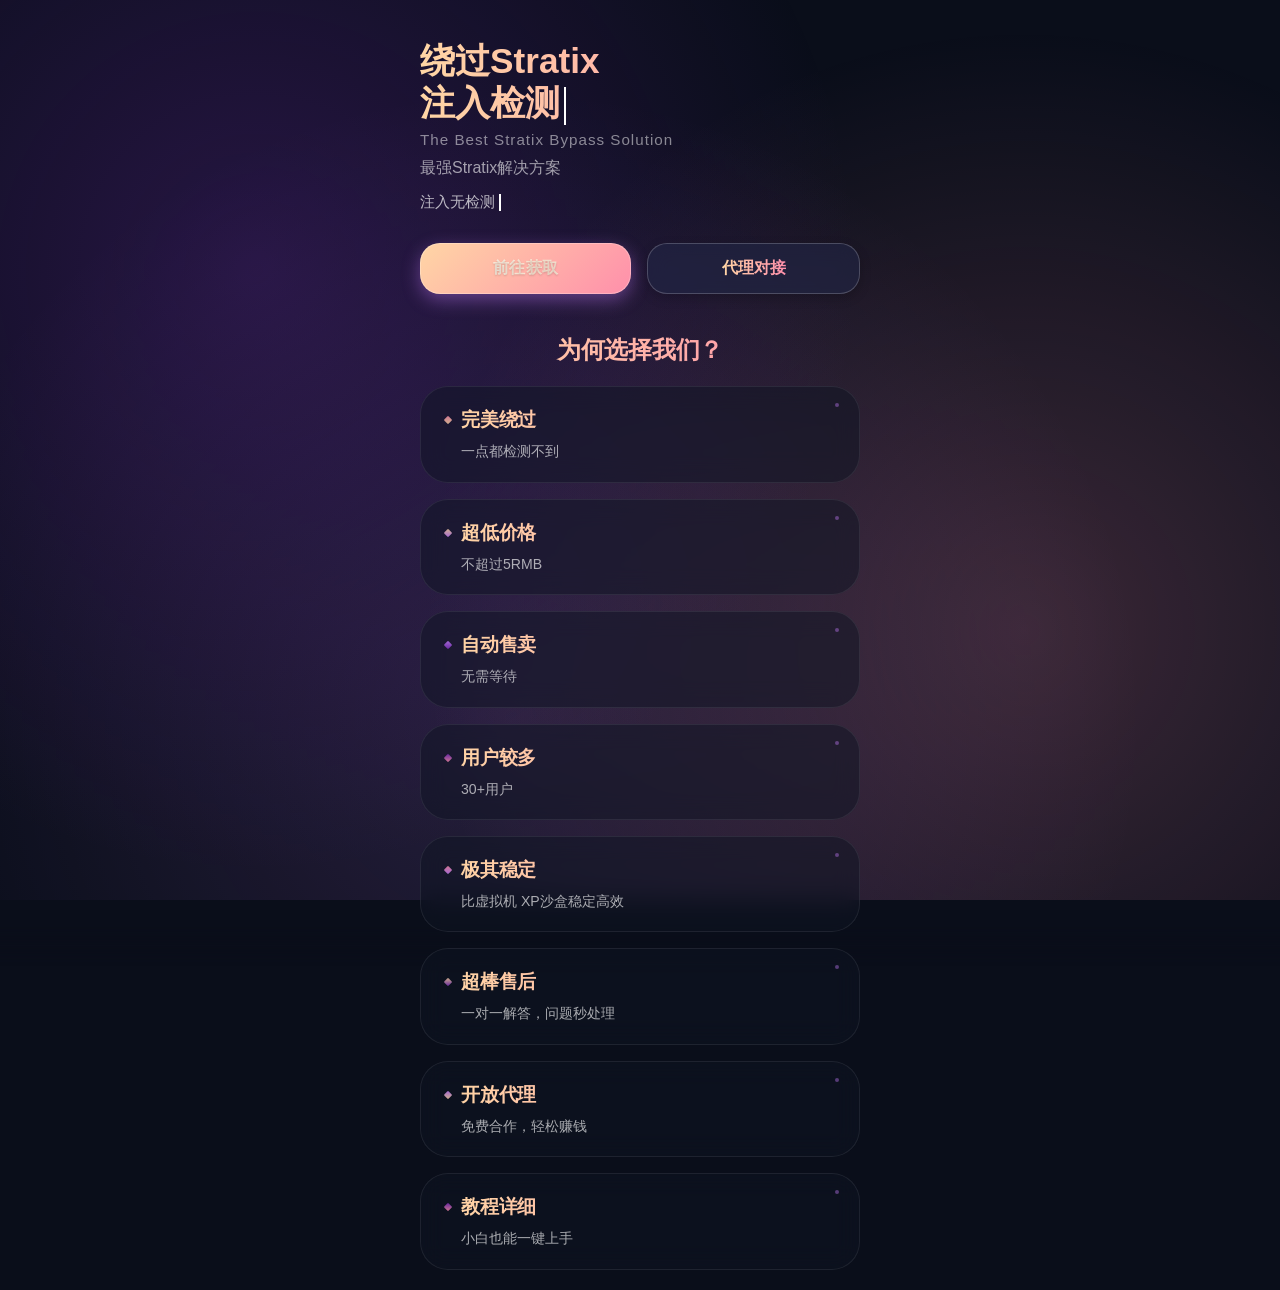
==== commit 5ff5ffa0: "Add files via upload" ====
--- a/index.html
+++ b/index.html
@@ -6,7 +6,7 @@
     <link rel="apple-touch-icon" href="/icon.png">
     <meta charset="UTF-8">
     <meta name="viewport" content="width=device-width, initial-scale=1.0, user-scalable=yes">
-    <title>绕过Stratix注入检测 | 最强方案</title>
+    <title>绕过Stratix注入检测 | RGStratix</title>
     <link rel="preconnect" href="https://fonts.googleapis.com">
     <link rel="dns-prefetch" href="https://fonts.gstatic.com">
     <style>
@@ -27,14 +27,103 @@
             font-family: -apple-system, BlinkMacSystemFont, "Segoe UI", Roboto, sans-serif;
         }
 
+        /* ========== 全屏加载动画 (毛玻璃质感) ========== */
+        .loading-overlay {
+            position: fixed;
+            inset: 0;
+            background: rgba(8, 12, 24, 0.92);
+            backdrop-filter: blur(24px) saturate(200%);
+            -webkit-backdrop-filter: blur(24px) saturate(200%);
+            z-index: 999999;
+            display: flex;
+            align-items: center;
+            justify-content: center;
+            flex-direction: column;
+            gap: 28px;
+            transition: opacity 0.6s cubic-bezier(0.2, 0.9, 0.4, 1.1), visibility 0.6s ease;
+            opacity: 1;
+            visibility: visible;
+        }
+        
+        .loading-overlay.hide {
+            opacity: 0;
+            visibility: hidden;
+            pointer-events: none;
+        }
+        
+        /* 液态玻璃加载球体 */
+        .glass-loader {
+            position: relative;
+            width: 80px;
+            height: 80px;
+        }
+        
+        .glass-ring {
+            position: absolute;
+            width: 100%;
+            height: 100%;
+            border-radius: 50%;
+            background: rgba(255, 255, 255, 0.05);
+            backdrop-filter: blur(4px);
+            border: 1px solid rgba(255, 255, 255, 0.25);
+            box-shadow: 0 8px 20px rgba(0, 0, 0, 0.2), inset 0 1px 2px rgba(255, 255, 255, 0.3);
+            animation: pulseGlass 1.8s ease-in-out infinite;
+        }
+        
+        .glass-ring:nth-child(2) {
+            width: 70%;
+            height: 70%;
+            top: 15%;
+            left: 15%;
+            border: 1px solid rgba(199, 125, 255, 0.5);
+            animation: pulseGlass 1.8s ease-in-out 0.3s infinite;
+            background: rgba(199, 125, 255, 0.08);
+        }
+        
+        .glass-ring:nth-child(3) {
+            width: 40%;
+            height: 40%;
+            top: 30%;
+            left: 30%;
+            border: 1px solid rgba(255, 143, 171, 0.6);
+            animation: pulseGlass 1.8s ease-in-out 0.6s infinite;
+            background: radial-gradient(circle, rgba(255, 215, 165, 0.2), transparent);
+        }
+        
+        @keyframes pulseGlass {
+            0% { transform: scale(0.96); opacity: 0.6; }
+            50% { transform: scale(1.08); opacity: 1; box-shadow: 0 0 16px rgba(199, 125, 255, 0.4); }
+            100% { transform: scale(0.96); opacity: 0.6; }
+        }
+        
+        /* 流光文字 */
+        .loader-text {
+            font-size: 1rem;
+            font-weight: 500;
+            letter-spacing: 2px;
+            background: linear-gradient(135deg, #ffd6a5, #ff8fab, #c77dff, #7b2cbf);
+            background-size: 300% 100%;
+            -webkit-background-clip: text;
+            background-clip: text;
+            -webkit-text-fill-color: transparent;
+            animation: gradientFlow 2.5s ease infinite;
+            text-shadow: 0 1px 4px rgba(0,0,0,0.2);
+        }
+        
+        @keyframes gradientFlow {
+            0% { background-position: 0% 50%; }
+            50% { background-position: 100% 50%; }
+            100% { background-position: 0% 50%; }
+        }
+        
         /* 动态渐变背景 */
         body::before {
             content: '';
             position: fixed;
             inset: 0;
-            background: radial-gradient(circle at 20% 30%, rgba(123, 44, 191, 0.2), transparent 50%),
-                        radial-gradient(circle at 80% 70%, rgba(255, 143, 171, 0.15), transparent 50%),
-                        radial-gradient(circle at 40% 80%, rgba(199, 125, 255, 0.1), transparent 60%);
+            background: radial-gradient(circle at 20% 30%, rgba(123, 44, 191, 0.25), transparent 50%),
+                        radial-gradient(circle at 80% 70%, rgba(255, 143, 171, 0.2), transparent 50%),
+                        radial-gradient(circle at 40% 80%, rgba(199, 125, 255, 0.15), transparent 60%);
             z-index: -1;
         }
 
@@ -47,12 +136,6 @@
             transform: scale(1.1);
         }
 
-        @keyframes gradientFlow {
-            0% { background-position: 0% 50%; }
-            50% { background-position: 100% 50%; }
-            100% { background-position: 0% 50%; }
-        }
-
         .gradient-text {
             background: linear-gradient(90deg, #ffd6a5, #ff8fab, #c77dff, #7b2cbf);
             background-size: 300% 100%;
@@ -70,35 +153,87 @@
             z-index: 2;
         }
 
+        /* ========== 液态玻璃标题栏 - 极致模糊 + 玻璃质感 ========== */
         .top-bar {
             display: flex;
             justify-content: center;
             align-items: center;
-            padding: 14px 20px;
+            padding: 14px 24px;
             position: fixed;
             inset: 0 0 auto;
             margin: 12px auto 0;
             max-width: 460px;
             width: 92%;
             z-index: 99;
-            background: rgba(10, 14, 26, 0.7);
-            backdrop-filter: blur(20px);
-            border: 1px solid rgba(255, 255, 255, 0.1);
-            border-radius: 24px;
+            background: rgba(15, 20, 35, 0.45);
+            backdrop-filter: blur(24px) saturate(200%);
+            -webkit-backdrop-filter: blur(24px) saturate(200%);
+            border-radius: 32px;
+            border: 1px solid rgba(255, 255, 255, 0.25);
+            box-shadow: 0 8px 28px rgba(0, 0, 0, 0.25), 
+                        0 0 0 0.5px rgba(255, 255, 255, 0.15) inset,
+                        0 2px 6px rgba(0, 0, 0, 0.2);
             opacity: 0;
             visibility: hidden;
-            transform: translateY(-100%);
-            transition: all 0.4s cubic-bezier(.34,1.56,.64,1);
-        }
+            transform: translateY(-100%) scale(0.96);
+            transition: all 0.5s cubic-bezier(0.25, 0.46, 0.45, 0.94);
+        }
+        
+        .top-bar::before {
+            content: '';
+            position: absolute;
+            inset: 0;
+            border-radius: 32px;
+            padding: 1.2px;
+            background: linear-gradient(115deg, 
+                        rgba(255, 255, 255, 0.5) 0%, 
+                        rgba(255, 255, 255, 0.05) 40%,
+                        rgba(255, 255, 255, 0.2) 80%);
+            mask: linear-gradient(#fff 0 0) content-box, linear-gradient(#fff 0 0);
+            -webkit-mask: linear-gradient(#fff 0 0) content-box, linear-gradient(#fff 0 0);
+            -webkit-mask-composite: xor;
+            mask-composite: exclude;
+            pointer-events: none;
+        }
+        
+        .top-bar::after {
+            content: '';
+            position: absolute;
+            top: -20%;
+            left: -20%;
+            width: 140%;
+            height: 140%;
+            background: radial-gradient(circle at 30% 20%, rgba(255, 215, 165, 0.2), transparent 70%);
+            opacity: 0.4;
+            pointer-events: none;
+            border-radius: 32px;
+            filter: blur(20px);
+        }
+        
         .top-bar.show {
             opacity: 1;
             visibility: visible;
-            transform: translateY(0);
-        }
+            transform: translateY(0) scale(1);
+        }
+        
+        .top-bar:hover {
+            background: rgba(18, 24, 40, 0.55);
+            backdrop-filter: blur(28px) saturate(220%);
+            border-color: rgba(255, 255, 255, 0.35);
+            box-shadow: 0 12px 32px rgba(0, 0, 0, 0.35), 0 0 0 1px rgba(199, 125, 255, 0.3) inset;
+        }
+        
         .top-bar h1 {
-            font-size: 1.15rem;
+            font-size: 1.2rem;
             font-weight: 700;
             white-space: nowrap;
+            letter-spacing: -0.2px;
+            background: linear-gradient(135deg, #fff, #ffd6a5, #c77dff);
+            background-size: 200% 100%;
+            -webkit-background-clip: text;
+            background-clip: text;
+            -webkit-text-fill-color: transparent;
+            text-shadow: 0 1px 4px rgba(0,0,0,0.1);
         }
 
         .hero {
@@ -260,7 +395,7 @@
             to { transform: scale(5); opacity: 0; }
         }
         
-        /* ========== 高级卡片样式 - 无表情包版本 ========== */
+        /* 高级卡片样式 */
         .features {
             margin-top: 20px;
         }
@@ -280,7 +415,7 @@
         
         .feature-item {
             position: relative;
-            background: rgba(15, 20, 35, 0.6);
+            background: rgba(15, 20, 35, 0.5);
             backdrop-filter: blur(12px);
             border-radius: 28px;
             padding: 20px 24px;
@@ -290,7 +425,6 @@
             border: 1px solid rgba(255, 255, 255, 0.08);
         }
         
-        /* 渐变边框光效 */
         .feature-item::before {
             content: '';
             position: absolute;
@@ -311,7 +445,6 @@
             pointer-events: none;
         }
         
-        /* 背景光晕 */
         .feature-item::after {
             content: '';
             position: absolute;
@@ -328,20 +461,14 @@
         
         .feature-item:hover {
             transform: translateY(-6px) scale(1.01);
-            background: rgba(20, 26, 45, 0.75);
+            background: rgba(20, 26, 45, 0.7);
             border-color: rgba(255, 255, 255, 0.15);
             box-shadow: 0 20px 35px -12px rgba(0, 0, 0, 0.5), 0 0 0 1px rgba(199, 125, 255, 0.2) inset;
         }
         
-        .feature-item:hover::before {
-            opacity: 1;
-        }
-        
-        .feature-item:hover::after {
-            opacity: 1;
-        }
-        
-        /* 标题样式 - 左侧带装饰条 */
+        .feature-item:hover::before { opacity: 1; }
+        .feature-item:hover::after { opacity: 1; }
+        
         .feature-item h3 {
             font-size: 1.18rem;
             font-weight: 700;
@@ -352,7 +479,6 @@
             letter-spacing: -0.2px;
         }
         
-        /* 几何装饰 - 小菱形/正方形，无emoji */
         .feature-item h3::before {
             content: '';
             display: inline-block;
@@ -364,7 +490,6 @@
             opacity: 0.8;
         }
         
-        /* 不同卡片装饰颜色微调 */
         .feature-item:nth-child(1) h3::before { background: linear-gradient(135deg, #ff8fab, #ffd6a5); }
         .feature-item:nth-child(2) h3::before { background: linear-gradient(135deg, #ffd6a5, #c77dff); }
         .feature-item:nth-child(3) h3::before { background: linear-gradient(135deg, #c77dff, #7b2cbf); }
@@ -374,7 +499,6 @@
         .feature-item:nth-child(7) h3::before { background: linear-gradient(135deg, #c77dff, #ffd6a5); }
         .feature-item:nth-child(8) h3::before { background: linear-gradient(135deg, #7b2cbf, #ff8fab); }
         
-        /* 描述文字 */
         .feature-item p {
             color: rgba(255, 255, 255, 0.65);
             font-size: 0.88rem;
@@ -383,11 +507,8 @@
             transition: color 0.3s ease;
         }
         
-        .feature-item:hover p {
-            color: rgba(255, 255, 255, 0.88);
-        }
-        
-        /* 卡片底部装饰线 */
+        .feature-item:hover p { color: rgba(255, 255, 255, 0.88); }
+        
         .feature-item .card-line {
             position: absolute;
             bottom: 0;
@@ -400,11 +521,8 @@
             transition: opacity 0.3s ease;
         }
         
-        .feature-item:hover .card-line {
-            opacity: 1;
-        }
-        
-        /* 右上角装饰点 */
+        .feature-item:hover .card-line { opacity: 1; }
+        
         .feature-item .corner-dot {
             position: absolute;
             top: 16px;
@@ -496,24 +614,29 @@
             100% { opacity: 0; transform: translate(var(--tx), var(--ty)) scale(0); }
         }
         
-        body {
-            -webkit-user-select: none;
-            user-select: none;
-        }
-        
-        input, textarea, .copy-link-box {
-            -webkit-user-select: text;
-            user-select: text;
-        }
+        body { -webkit-user-select: none; user-select: none; }
+        input, textarea, .copy-link-box { -webkit-user-select: text; user-select: text; }
         
         @media (max-width: 480px) {
             .action-buttons { gap: 12px; }
             .feature-item { padding: 18px 20px; }
             .feature-item p { margin-left: 12px; }
+            .top-bar { padding: 12px 18px; backdrop-filter: blur(22px) saturate(180%); }
+            .top-bar h1 { font-size: 1rem; }
         }
     </style>
 </head>
 <body>
+
+<!-- 全屏加载动画（液态玻璃风格） -->
+<div class="loading-overlay" id="loadingOverlay">
+    <div class="glass-loader">
+        <div class="glass-ring"></div>
+        <div class="glass-ring"></div>
+        <div class="glass-ring"></div>
+    </div>
+    <div class="loader-text">载入RGS核心</div>
+</div>
 
 <div class="browser-overlay" id="browserOverlay">
     <div class="overlay-box">
@@ -546,60 +669,41 @@
     <div class="features">
         <h2 class="gradient-text">为何选择我们？</h2>
         <div class="feature-list">
-            <div class="feature-item">
-                <h3 class="gradient-text">完美绕过</h3>
-                <p>一点都检测不到</p>
-                <div class="card-line"></div>
-                <div class="corner-dot"></div>
-            </div>
-            <div class="feature-item">
-                <h3 class="gradient-text">超低价格</h3>
-                <p>不超过5RMB</p>
-                <div class="card-line"></div>
-                <div class="corner-dot"></div>
-            </div>
-            <div class="feature-item">
-                <h3 class="gradient-text">自动售卖</h3>
-                <p>无需等待</p>
-                <div class="card-line"></div>
-                <div class="corner-dot"></div>
-            </div>
-            <div class="feature-item">
-                <h3 class="gradient-text">用户较多</h3>
-                <p>30+用户</p>
-                <div class="card-line"></div>
-                <div class="corner-dot"></div>
-            </div>
-            <div class="feature-item">
-                <h3 class="gradient-text">极其稳定</h3>
-                <p>比虚拟机 XP沙盒稳定高效</p>
-                <div class="card-line"></div>
-                <div class="corner-dot"></div>
-            </div>
-            <div class="feature-item">
-                <h3 class="gradient-text">超棒售后</h3>
-                <p>一对一解答，问题秒处理</p>
-                <div class="card-line"></div>
-                <div class="corner-dot"></div>
-            </div>
-            <div class="feature-item">
-                <h3 class="gradient-text">开放代理</h3>
-                <p>免费合作，轻松赚钱</p>
-                <div class="card-line"></div>
-                <div class="corner-dot"></div>
-            </div>
-            <div class="feature-item">
-                <h3 class="gradient-text">教程详细</h3>
-                <p>小白也能一键上手</p>
-                <div class="card-line"></div>
-                <div class="corner-dot"></div>
-            </div>
+            <div class="feature-item"><h3 class="gradient-text">完美绕过</h3><p>一点都检测不到</p><div class="card-line"></div><div class="corner-dot"></div></div>
+            <div class="feature-item"><h3 class="gradient-text">超低价格</h3><p>不超过5RMB</p><div class="card-line"></div><div class="corner-dot"></div></div>
+            <div class="feature-item"><h3 class="gradient-text">自动售卖</h3><p>无需等待</p><div class="card-line"></div><div class="corner-dot"></div></div>
+            <div class="feature-item"><h3 class="gradient-text">用户较多</h3><p>30+用户</p><div class="card-line"></div><div class="corner-dot"></div></div>
+            <div class="feature-item"><h3 class="gradient-text">极其稳定</h3><p>比虚拟机 XP沙盒稳定高效</p><div class="card-line"></div><div class="corner-dot"></div></div>
+            <div class="feature-item"><h3 class="gradient-text">超棒售后</h3><p>一对一解答，问题秒处理</p><div class="card-line"></div><div class="corner-dot"></div></div>
+            <div class="feature-item"><h3 class="gradient-text">开放代理</h3><p>免费合作，轻松赚钱</p><div class="card-line"></div><div class="corner-dot"></div></div>
+            <div class="feature-item"><h3 class="gradient-text">教程详细</h3><p>小白也能一键上手</p><div class="card-line"></div><div class="corner-dot"></div></div>
         </div>
     </div>
 </div>
 
 <script>
     (function() {
+        // 页面加载完成后隐藏loading动画
+        window.addEventListener('load', function() {
+            const loadingEl = document.getElementById('loadingOverlay');
+            if (loadingEl) {
+                loadingEl.classList.add('hide');
+                // 避免残留遮盖点击
+                setTimeout(() => {
+                    if (loadingEl && loadingEl.parentNode) loadingEl.style.display = 'none';
+                }, 700);
+            }
+        });
+        
+        // 若DOMContentLoaded时load未触发（备用）确保2秒内强制结束动画
+        setTimeout(() => {
+            const loadingEl = document.getElementById('loadingOverlay');
+            if (loadingEl && !loadingEl.classList.contains('hide')) {
+                loadingEl.classList.add('hide');
+                setTimeout(() => { if(loadingEl) loadingEl.style.display = 'none'; }, 600);
+            }
+        }, 2500);
+        
         document.addEventListener('contextmenu', function(e) {
             e.preventDefault();
             return false;
@@ -649,18 +753,15 @@
             originalLog.apply(console, arguments);
         };
         
-        const _0xa3f2 = ['68747470733a2f2f66616b612e6c6f6e67666569312e636f6d2f6974656d2f7470307a7171', 'aHR0cHM6Ly9mYWthLmxvbmdmZWkxLmNvbS9pdGVtL3RwMHpxcQ=='];
         const targetUrl = (function() {
             try {
-                return atob(_0xa3f2[1]);
+                return atob('aHR0cHM6Ly9mYWthLmxvbmdmZWkxLmNvbS9pdGVtL3RwMHpxcQ==');
             } catch(e) {
                 return 'https://faka.longfei1.com/item/tp0zqq';
             }
         })();
         
-        const agentPageUrl = (function() {
-            return 'agent.html';
-        })();
+        const agentPageUrl = 'agent.html';
         
         function isRestrictedEnv() {
             const ua = navigator.userAgent.toLowerCase();
@@ -752,11 +853,11 @@
             window.addEventListener('scroll', () => {
                 const topBar = $('topBar');
                 if (topBar) {
-                    if (window.scrollY > 60) topBar.classList.add('show');
+                    if (window.scrollY > 35) topBar.classList.add('show');
                     else topBar.classList.remove('show');
                 }
             });
-            if (window.scrollY > 60) $('topBar')?.classList.add('show');
+            if (window.scrollY > 35) $('topBar')?.classList.add('show');
             
             document.addEventListener('click', (e) => {
                 for (let i = 0; i < 5; i++) {
